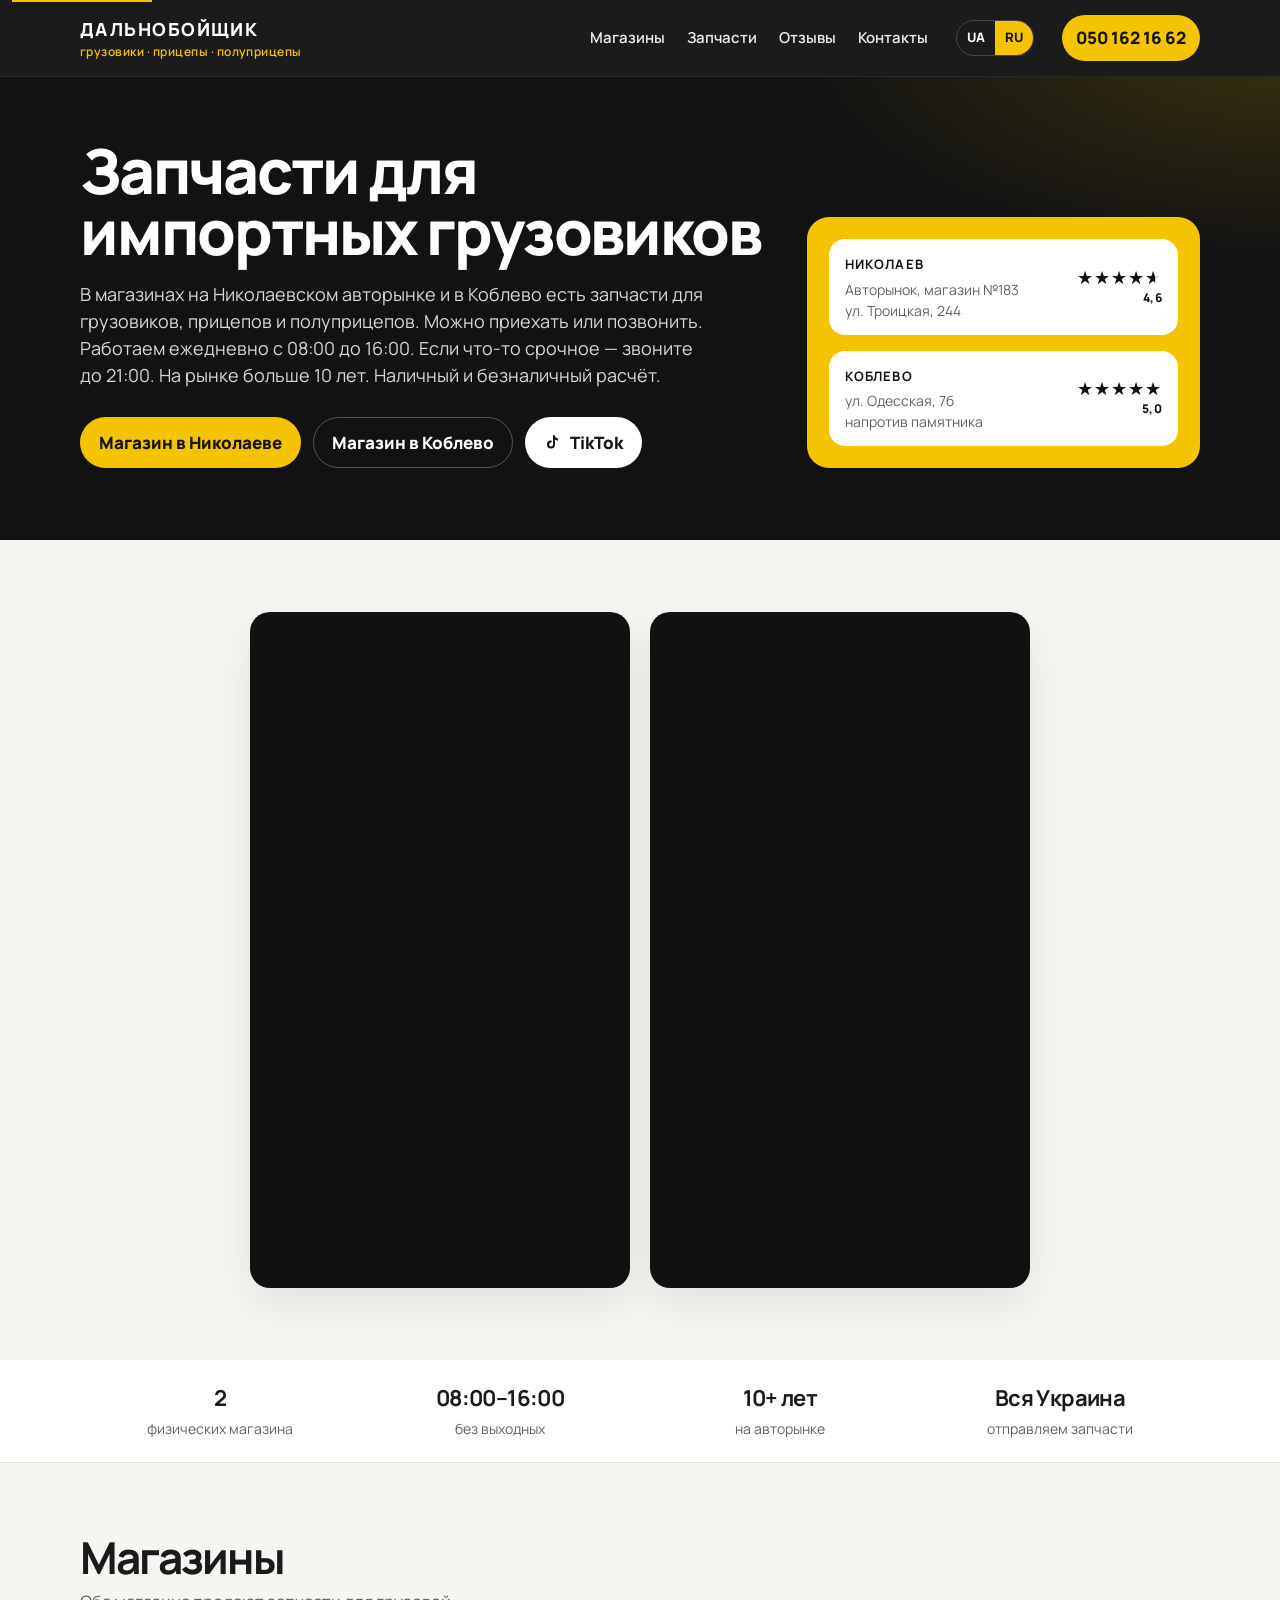
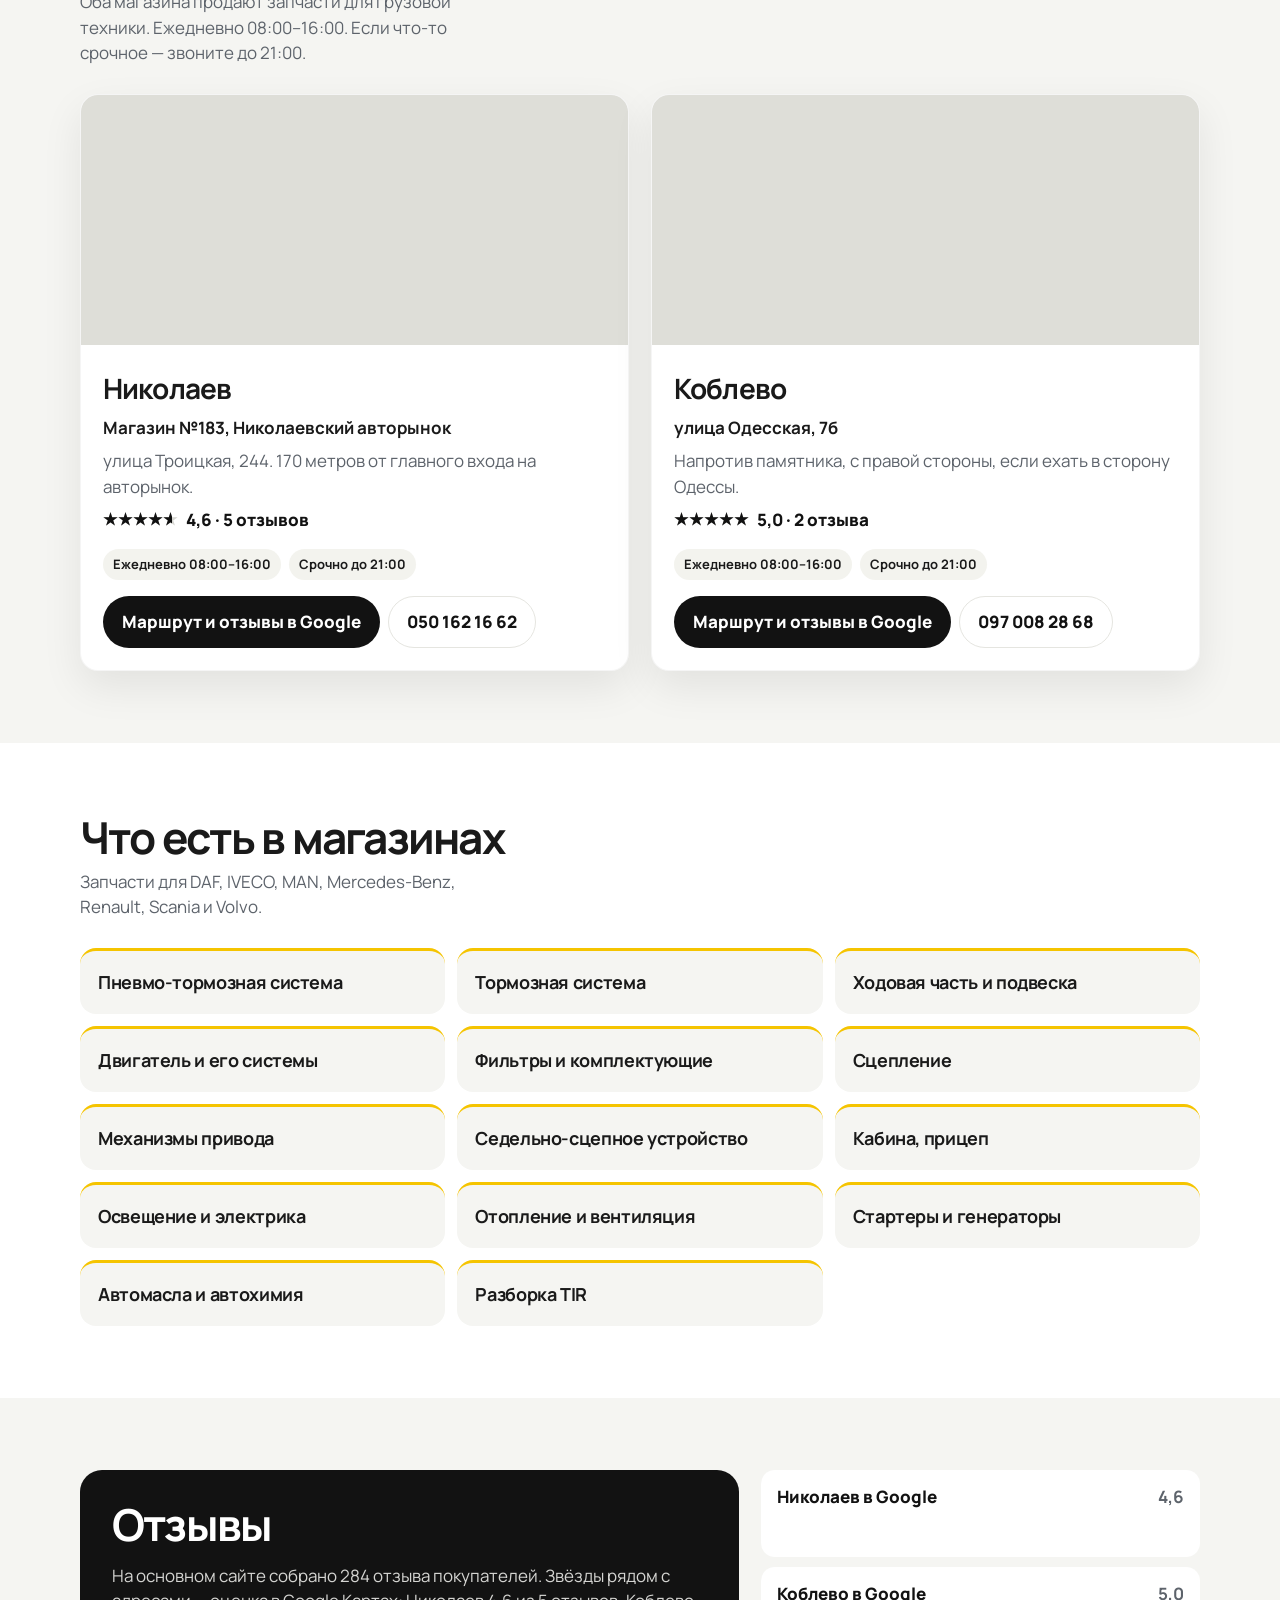
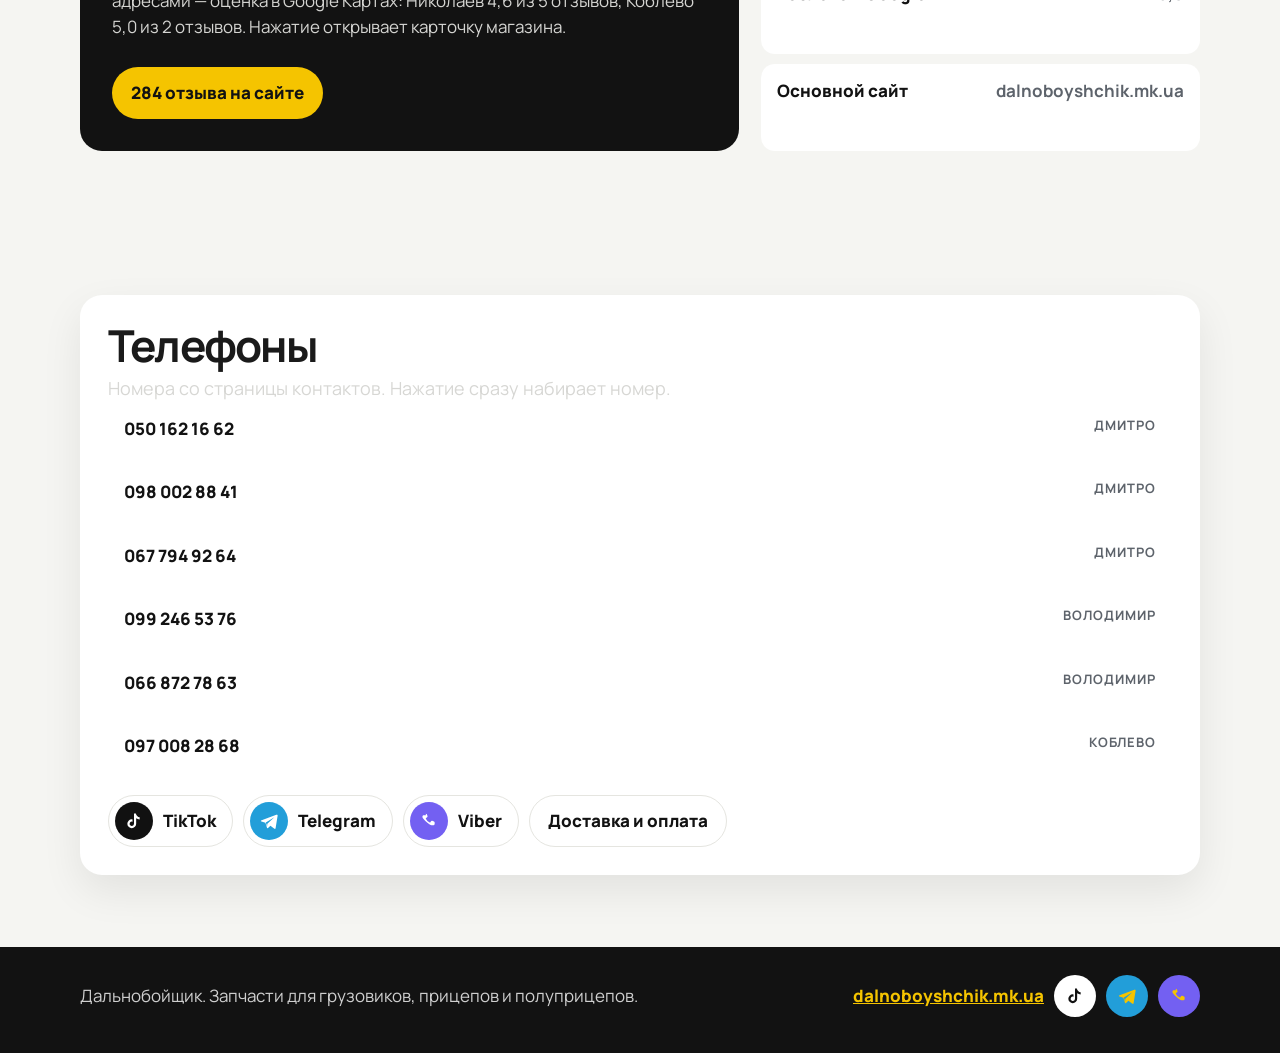
==== ru.html @ 5dbcfa94 "Publish a landing page for the two Dalnoboyshchik truck-parts stores." ====
<!DOCTYPE html>
<html lang="ru">
<head>
  <meta charset="utf-8">
  <meta name="viewport" content="width=device-width, initial-scale=1">
  <title>Дальнобойщик Николаев — запчасти для грузовиков, прицепов и полуприцепов</title>
  <meta name="description" content="Магазин Дальнобойщик: запчасти для импортных грузовиков, прицепов и полуприцепов. Николаев, авторынок, магазин №183, ул. Троицкая 244. Коблево, ул. Одесская 7б. Ежедневно 08:00–16:00, срочно до 21:00.">
  <meta name="robots" content="index, follow, max-image-preview:large">
  <meta name="googlebot" content="index, follow">
  <link rel="canonical" href="./ru.html">
  <link rel="alternate" hreflang="uk" href="./">
  <link rel="alternate" hreflang="ru" href="./ru.html">
  <link rel="alternate" hreflang="x-default" href="./">
  <meta property="og:title" content="Дальнобойщик — запчасти для грузовиков">
  <meta property="og:description" content="Магазины на Николаевском авторынке и в Коблево. Грузовики, прицепы, полуприцепы.">
  <meta property="og:type" content="website">
  <meta property="og:locale" content="ru_UA">
  <meta name="theme-color" content="#121212">
  <link rel="icon" href="data:image/svg+xml,%3Csvg xmlns='http://www.w3.org/2000/svg' viewBox='0 0 32 32'%3E%3Crect width='32' height='32' rx='6' fill='%23f5c400'/%3E%3C/svg%3E">
  <link rel="preconnect" href="https://fonts.googleapis.com">
  <link rel="preconnect" href="https://fonts.gstatic.com" crossorigin>
  <link href="https://fonts.googleapis.com/css2?family=Manrope:wght@500;700;800&display=swap" rel="stylesheet">
  <link rel="stylesheet" href="css/styles.css">
  <script type="application/ld+json">
  {
    "@context": "https://schema.org",
    "@graph": [
      {
        "@type": "AutoPartsStore",
        "name": "Дальнобойщик, магазин №183",
        "url": "https://dalnoboyshchik.mk.ua/",
        "telephone": ["+380501621662", "+380980028841", "+380677949264", "+380992465376", "+380668727863"],
        "address": {
          "@type": "PostalAddress",
          "streetAddress": "улица Троицкая, 244, магазин №183",
          "addressLocality": "Николаев",
          "addressCountry": "UA"
        },
        "openingHours": "Mo-Su 08:00-16:00",
        "geo": { "@type": "GeoCoordinates", "latitude": 46.9718499, "longitude": 32.0928093 },
        "hasMap": "https://www.google.com/maps/place/?q=place_id:ChIJUSF_uvjLxUAR7lhXJdgU2II",
        "sameAs": ["https://www.tiktok.com/@dalnoboyshchik.mk.ua", "https://t.me/dalnoboyshchik_koblevo", "https://dalnoboyshchik.mk.ua/"],
        "aggregateRating": { "@type": "AggregateRating", "ratingValue": "4.6", "reviewCount": "5", "bestRating": "5" }
      },
      {
        "@type": "AutoPartsStore",
        "name": "Дальнобойщик, Коблево",
        "url": "https://dalnoboyshchik.mk.ua/",
        "telephone": ["+380970082868", "+380501621662"],
        "address": {
          "@type": "PostalAddress",
          "streetAddress": "улица Одесская, 7б",
          "addressLocality": "Коблево",
          "addressCountry": "UA"
        },
        "openingHours": "Mo-Su 08:00-16:00",
        "geo": { "@type": "GeoCoordinates", "latitude": 46.6677517, "longitude": 31.2050162 },
        "hasMap": "https://www.google.com/maps/place/?q=place_id:ChIJ6W89j8y3xUARgQgR9lSu39w",
        "sameAs": ["https://www.tiktok.com/@dalnoboyshchik.mk.ua", "https://t.me/dalnoboyshchik_koblevo", "https://dalnoboyshchik.mk.ua/"],
        "aggregateRating": { "@type": "AggregateRating", "ratingValue": "5.0", "reviewCount": "2", "bestRating": "5" }
      }
    ]
  }
  </script>
</head>
<body>
  <a class="skip" href="#main">К содержанию</a>
  <header class="site-header">
    <div class="wrap header-inner">
      <a class="brand" href="#top">
        <strong>ДАЛЬНОБОЙЩИК</strong>
        <span>грузовики · прицепы · полуприцепы</span>
      </a>
      <nav class="nav" aria-label="Разделы">
        <a href="#stores">Магазины</a>
        <a href="#parts">Запчасти</a>
        <a href="#reviews">Отзывы</a>
        <a href="#contacts">Контакты</a>
      </nav>
      <div class="langs" aria-label="Язык">
        <a href="index.html" hreflang="uk" lang="uk">UA</a>
        <a class="active" href="ru.html" hreflang="ru" lang="ru">RU</a>
      </div>
      <a class="header-call" href="tel:+380501621662">050 162 16 62</a>
    </div>
  </header>

  <main id="main">
    <section class="hero" id="top">
      <div class="wrap hero-grid">
        <div>
          <h1>Запчасти для импортных грузовиков</h1>
          <p class="lede">В магазинах на Николаевском авторынке и в Коблево есть запчасти для грузовиков, прицепов и полуприцепов. Можно приехать или позвонить. Работаем ежедневно с 08:00 до 16:00. Если что-то срочное — звоните до 21:00. На рынке больше 10 лет. Наличный и безналичный расчёт.</p>
          <div class="hero-actions">
            <a class="btn btn-yellow" href="#mykolaiv">Магазин в Николаеве</a>
            <a class="btn btn-ghost" href="#koblevo">Магазин в Коблево</a>
            <a class="btn btn-tiktok" href="https://www.tiktok.com/@dalnoboyshchik.mk.ua"><svg class="ico" aria-hidden="true"><use href="icons.svg#tt"/></svg>TikTok</a>
          </div>
        </div>
        <aside class="address-panel" aria-label="Адреса магазинов">
          <article>
            <strong>НИКОЛАЕВ</strong>
            <p>Авторынок, магазин №183<br>ул. Троицкая, 244</p>
            <a class="rating" href="https://www.google.com/maps/place/?q=place_id:ChIJUSF_uvjLxUAR7lhXJdgU2II" aria-label="Google: 4,6 из 5, 5 отзывов">
              <span class="stars" aria-hidden="true"><span class="stars-base">★★★★★</span><span class="stars-fill" style="--fill: 92%">★★★★★</span></span>
              <span class="rating-num">4,6</span>
            </a>
          </article>
          <article>
            <strong>КОБЛЕВО</strong>
            <p>ул. Одесская, 7б<br>напротив памятника</p>
            <a class="rating" href="https://www.google.com/maps/place/?q=place_id:ChIJ6W89j8y3xUARgQgR9lSu39w" aria-label="Google: 5,0 из 5, 2 отзыва">
              <span class="stars" aria-hidden="true"><span class="stars-base">★★★★★</span><span class="stars-fill" style="--fill: 100%">★★★★★</span></span>
              <span class="rating-num">5,0</span>
            </a>
          </article>
        </aside>
      </div>
    </section>

    <section class="clip" id="video" aria-label="Видео из TikTok">
      <div class="wrap clip-grid">
        <iframe class="tiktok-frame" title="Видео TikTok Дальнобойщик" src="https://www.tiktok.com/embed/v2/7504736906261925128" allow="fullscreen; encrypted-media; picture-in-picture" allowfullscreen></iframe>
        <iframe class="tiktok-frame" title="Видео TikTok: магазин №183 на Николаевском авторынке" src="https://www.tiktok.com/embed/v2/7354650335253744901" allow="fullscreen; encrypted-media; picture-in-picture" allowfullscreen></iframe>
      </div>
    </section>

    <div class="facts-band">
      <div class="wrap facts">
        <div><strong>2</strong><span>физических магазина</span></div>
        <div><strong>08:00–16:00</strong><span>без выходных</span></div>
        <div><strong>10+ лет</strong><span>на авторынке</span></div>
        <div><strong>Вся Украина</strong><span>отправляем запчасти</span></div>
      </div>
    </div>

    <section id="stores">
      <div class="wrap">
        <div class="section-head">
          <h2>Магазины</h2>
          <p>Оба магазина продают запчасти для грузовой техники. Ежедневно 08:00–16:00. Если что-то срочное — звоните до 21:00.</p>
        </div>
        <div class="stores">
          <article class="store" id="mykolaiv">
            <div class="map">
              <iframe title="Карта: Дальнобойщик, улица Троицкая 244, Николаев" loading="lazy" referrerpolicy="no-referrer-when-downgrade" src="https://maps.google.com/maps?q=%D0%94%D0%B0%D0%BB%D1%8C%D0%BD%D0%BE%D0%B1%D0%BE%D0%B9%D1%89%D0%B8%D0%BA%2C%20%D1%83%D0%BB%D0%B8%D1%86%D0%B0%20%D0%A2%D1%80%D0%BE%D0%B8%D1%86%D0%BA%D0%B0%D1%8F%20244%2C%20%D0%9D%D0%B8%D0%BA%D0%BE%D0%BB%D0%B0%D0%B5%D0%B2&amp;hl=ru&amp;z=16&amp;output=embed"></iframe>
            </div>
            <div class="store-body">
              <h3>Николаев</h3>
              <p class="place">Магазин №183, Николаевский авторынок</p>
              <p class="hint">улица Троицкая, 244. 170 метров от главного входа на авторынок.</p>
              <a class="store-rating" href="https://www.google.com/maps/place/?q=place_id:ChIJUSF_uvjLxUAR7lhXJdgU2II">
                <span class="stars" aria-hidden="true"><span class="stars-base">★★★★★</span><span class="stars-fill" style="--fill: 92%">★★★★★</span></span>
                <span>4,6 · 5 отзывов</span>
              </a>
              <div class="meta">
                <span>Ежедневно 08:00–16:00</span>
                <span>Срочно до 21:00</span>
              </div>
              <div class="store-actions">
                <a class="btn btn-dark" href="https://www.google.com/maps/place/?q=place_id:ChIJUSF_uvjLxUAR7lhXJdgU2II">Маршрут и отзывы в Google</a>
                <a class="btn btn-line" href="tel:+380501621662">050 162 16 62</a>
              </div>
            </div>
          </article>

          <article class="store" id="koblevo">
            <div class="map">
              <iframe title="Карта: Дальнобойщик, улица Одесская 7б, Коблево" loading="lazy" referrerpolicy="no-referrer-when-downgrade" src="https://maps.google.com/maps?q=%D0%94%D0%B0%D0%BB%D1%8C%D0%BD%D0%BE%D0%B1%D0%BE%D0%B9%D1%89%D0%B8%D0%BA%2C%20%D1%83%D0%BB%D0%B8%D1%86%D0%B0%20%D0%9E%D0%B4%D0%B5%D1%81%D1%81%D0%BA%D0%B0%D1%8F%207%D0%B1%2C%20%D0%9A%D0%BE%D0%B1%D0%BB%D0%B5%D0%B2%D0%BE&amp;hl=ru&amp;z=16&amp;output=embed"></iframe>
            </div>
            <div class="store-body">
              <h3>Коблево</h3>
              <p class="place">улица Одесская, 7б</p>
              <p class="hint">Напротив памятника, с правой стороны, если ехать в сторону Одессы.</p>
              <a class="store-rating" href="https://www.google.com/maps/place/?q=place_id:ChIJ6W89j8y3xUARgQgR9lSu39w">
                <span class="stars" aria-hidden="true"><span class="stars-base">★★★★★</span><span class="stars-fill" style="--fill: 100%">★★★★★</span></span>
                <span>5,0 · 2 отзыва</span>
              </a>
              <div class="meta">
                <span>Ежедневно 08:00–16:00</span>
                <span>Срочно до 21:00</span>
              </div>
              <div class="store-actions">
                <a class="btn btn-dark" href="https://www.google.com/maps/place/?q=place_id:ChIJ6W89j8y3xUARgQgR9lSu39w">Маршрут и отзывы в Google</a>
                <a class="btn btn-line" href="tel:+380970082868">097 008 28 68</a>
              </div>
            </div>
          </article>
        </div>
      </div>
    </section>

    <section class="parts" id="parts">
      <div class="wrap">
        <div class="section-head">
          <h2>Что есть в магазинах</h2>
          <p>Запчасти для DAF, IVECO, MAN, Mercedes-Benz, Renault, Scania и Volvo.</p>
        </div>
        <div class="grid">
          <article class="part"><strong>Пневмо-тормозная система</strong></article>
          <article class="part"><strong>Тормозная система</strong></article>
          <article class="part"><strong>Ходовая часть и подвеска</strong></article>
          <article class="part"><strong>Двигатель и его системы</strong></article>
          <article class="part"><strong>Фильтры и комплектующие</strong></article>
          <article class="part"><strong>Сцепление</strong></article>
          <article class="part"><strong>Механизмы привода</strong></article>
          <article class="part"><strong>Седельно-сцепное устройство</strong></article>
          <article class="part"><strong>Кабина, прицеп</strong></article>
          <article class="part"><strong>Освещение и электрика</strong></article>
          <article class="part"><strong>Отопление и вентиляция</strong></article>
          <article class="part"><strong>Стартеры и генераторы</strong></article>
          <article class="part"><strong>Автомасла и автохимия</strong></article>
          <article class="part"><strong>Разборка TIR</strong></article>
        </div>
      </div>
    </section>

    <section id="reviews">
      <div class="wrap reviews">
        <div class="panel">
          <h2>Отзывы</h2>
          <p>На основном сайте собрано 284 отзыва покупателей. Звёзды рядом с адресами — оценка в Google Картах: Николаев 4,6 из 5 отзывов, Коблево 5,0 из 2 отзывов. Нажатие открывает карточку магазина.</p>
          <div class="hero-actions">
            <a class="btn btn-yellow" href="https://dalnoboyshchik.mk.ua/testimonials">284 отзыва на сайте</a>
          </div>
        </div>
        <div class="review-links">
          <a href="https://www.google.com/maps/place/?q=place_id:ChIJUSF_uvjLxUAR7lhXJdgU2II">Николаев в Google <span>4,6</span></a>
          <a href="https://www.google.com/maps/place/?q=place_id:ChIJ6W89j8y3xUARgQgR9lSu39w">Коблево в Google <span>5,0</span></a>
          <a href="https://dalnoboyshchik.mk.ua/">Основной сайт <span>dalnoboyshchik.mk.ua</span></a>
        </div>
      </div>
    </section>

    <section id="contacts">
      <div class="wrap">
        <div class="contact-card">
          <h2>Телефоны</h2>
          <p class="lede" style="margin-top:0">Номера со страницы контактов. Нажатие сразу набирает номер.</p>
          <div class="phone-list">
            <a href="tel:+380501621662">050 162 16 62 <span class="who">ДМИТРО</span></a>
            <a href="tel:+380980028841">098 002 88 41 <span class="who">ДМИТРО</span></a>
            <a href="tel:+380677949264">067 794 92 64 <span class="who">ДМИТРО</span></a>
            <a href="tel:+380992465376">099 246 53 76 <span class="who">ВОЛОДИМИР</span></a>
            <a href="tel:+380668727863">066 872 78 63 <span class="who">ВОЛОДИМИР</span></a>
            <a href="tel:+380970082868">097 008 28 68 <span class="who">КОБЛЕВО</span></a>
          </div>
          <div class="socials">
            <a class="social" href="https://www.tiktok.com/@dalnoboyshchik.mk.ua"><span class="mark tt"><svg class="ico" aria-hidden="true"><use href="icons.svg#tt"/></svg></span>TikTok</a>
            <a class="social" href="https://t.me/dalnoboyshchik_koblevo"><span class="mark tg"><svg class="ico" aria-hidden="true"><use href="icons.svg#tg"/></svg></span>Telegram</a>
            <a class="social" href="viber://chat?number=%2B380501621662"><span class="mark vb"><svg class="ico" aria-hidden="true"><use href="icons.svg#vb"/></svg></span>Viber</a>
            <a class="btn btn-line" href="https://dalnoboyshchik.mk.ua/delivery_info">Доставка и оплата</a>
          </div>
        </div>
      </div>
    </section>
  </main>

  <footer class="site-footer">
    <div class="wrap footer-inner">
      <p>Дальнобойщик. Запчасти для грузовиков, прицепов и полуприцепов.</p>
      <p class="footer-links"><a href="https://dalnoboyshchik.mk.ua/">dalnoboyshchik.mk.ua</a>
        <a class="mark tt" href="https://www.tiktok.com/@dalnoboyshchik.mk.ua" aria-label="TikTok"><svg class="ico" aria-hidden="true"><use href="icons.svg#tt"/></svg></a>
        <a class="mark tg" href="https://t.me/dalnoboyshchik_koblevo" aria-label="Telegram"><svg class="ico" aria-hidden="true"><use href="icons.svg#tg"/></svg></a>
        <a class="mark vb" href="viber://chat?number=%2B380501621662" aria-label="Viber"><svg class="ico" aria-hidden="true"><use href="icons.svg#vb"/></svg></a>
      </p>
    </div>
  </footer>
</body>
</html>
---- css/styles.css ----
:root {
  --ink: #121212;
  --ink-soft: #1c1c1c;
  --yellow: #f5c400;
  --yellow-deep: #e0b000;
  --paper: #f5f5f2;
  --card: #ffffff;
  --text: #1a1a1a;
  --muted: #5d636b;
  --line: #e5e5e0;
  --shadow: 0 16px 40px rgba(18, 18, 18, 0.08);
  --radius: 18px;
  --header: 76px;
  --max: 1120px;
  font-family: "Manrope", "Segoe UI", sans-serif;
}

* { box-sizing: border-box; }
html { scroll-behavior: smooth; }
body {
  margin: 0;
  background: var(--paper);
  color: var(--text);
  font-size: 17px;
  line-height: 1.5;
}
img { max-width: 100%; }
a { color: inherit; }
button, a { -webkit-tap-highlight-color: transparent; }

.skip {
  position: absolute;
  left: 12px;
  top: -40px;
  background: var(--yellow);
  color: var(--ink);
  padding: 8px 12px;
  z-index: 20;
}
.skip:focus { top: 12px; }

.wrap {
  width: min(var(--max), calc(100% - 32px));
  margin: 0 auto;
}

.site-header {
  position: sticky;
  top: 0;
  z-index: 10;
  background: rgba(18, 18, 18, 0.96);
  color: #fff;
  backdrop-filter: blur(10px);
  border-bottom: 1px solid rgba(255, 255, 255, 0.06);
}
.header-inner {
  min-height: var(--header);
  display: flex;
  align-items: center;
  gap: 28px;
}
.brand {
  display: flex;
  flex-direction: column;
  text-decoration: none;
  margin-right: auto;
}
.brand strong {
  font-size: 18px;
  letter-spacing: 0.08em;
  font-weight: 800;
}
.brand span {
  color: var(--yellow);
  font-size: 12px;
  letter-spacing: 0.04em;
  font-weight: 600;
}
.nav {
  display: flex;
  gap: 22px;
}
.nav a {
  color: #ececec;
  text-decoration: none;
  font-size: 15px;
  font-weight: 600;
}
.nav a:hover { color: var(--yellow); }
.langs {
  display: flex;
  flex: 0 0 auto;
  border: 1px solid rgba(255, 255, 255, 0.18);
  border-radius: 999px;
  overflow: hidden;
}
.langs a {
  text-decoration: none;
  color: #fff;
  font-size: 13px;
  font-weight: 800;
  padding: 7px 10px;
}
.langs a.active { background: var(--yellow); color: var(--ink); }
.header-call {
  flex: 0 0 auto;
  text-decoration: none;
  background: var(--yellow);
  color: var(--ink);
  font-weight: 800;
  border-radius: 999px;
  padding: 10px 14px;
  white-space: nowrap;
}
.header-call:hover { background: #ffd84a; }

.hero {
  background:
    radial-gradient(900px 420px at 100% -10%, rgba(245, 196, 0, 0.18), transparent 55%),
    var(--ink);
  color: #fff;
  padding: 64px 0 72px;
}
.hero-grid {
  display: grid;
  grid-template-columns: 1.4fr 0.8fr;
  gap: 40px;
  align-items: end;
}
.kicker {
  margin: 0 0 14px;
  color: var(--yellow);
  font-weight: 800;
  letter-spacing: 0.12em;
  text-transform: uppercase;
  font-size: 13px;
}
h1 {
  margin: 0;
  font-size: clamp(36px, 5vw, 62px);
  line-height: 0.98;
  letter-spacing: -0.035em;
  font-weight: 800;
}
.lede {
  max-width: 58ch;
  color: #d7d7d4;
  font-size: 18px;
  margin: 18px 0 0;
}
.hero-actions {
  display: flex;
  flex-wrap: wrap;
  gap: 12px;
  margin-top: 28px;
}
.btn {
  display: inline-flex;
  align-items: center;
  justify-content: center;
  gap: 8px;
  text-decoration: none;
  border-radius: 999px;
  padding: 12px 18px;
  font-weight: 800;
  border: 1px solid transparent;
}
.ico { width: 18px; height: 18px; display: block; fill: currentColor; }
.socials { display: flex; flex-wrap: wrap; gap: 10px; margin-top: 22px; }
.social {
  display: inline-flex;
  align-items: center;
  gap: 10px;
  padding: 6px 16px 6px 6px;
  border-radius: 999px;
  background: #fff;
  color: #111;
  text-decoration: none;
  font-weight: 800;
  border: 1px solid var(--line);
}
.social:hover { border-color: #111; }
.mark {
  width: 38px;
  height: 38px;
  border-radius: 50%;
  display: grid;
  place-items: center;
  color: #fff;
  flex: none;
}
.mark .ico { width: 20px; height: 20px; }
.tt { background: #111; }
.tg { background: #229ED9; }
.vb { background: #7360F2; }
a.mark {
  text-decoration: none;
  width: 42px;
  height: 42px;
}
a.mark:hover { outline: 3px solid var(--yellow); outline-offset: 2px; }
.site-footer .tt { background: #fff; color: #111; }
.clip-grid {
  display: grid;
  grid-template-columns: repeat(2, minmax(0, 380px));
  justify-content: center;
  gap: 20px;
}
.tiktok-frame {
  width: 100%;
  aspect-ratio: 9 / 16;
  height: auto;
  border: 0;
  border-radius: 20px;
  background: #111;
  box-shadow: var(--shadow);
}
.btn-yellow { background: var(--yellow); color: var(--ink); }
.btn-yellow:hover { background: #ffd84a; }
.btn-ghost {
  background: transparent;
  color: #fff;
  border-color: rgba(255, 255, 255, 0.28);
}
.btn-ghost:hover { border-color: var(--yellow); color: var(--yellow); }
.btn-tiktok { background: #fff; color: var(--ink); }
.btn-tiktok:hover { background: var(--yellow); }
.btn-dark { background: var(--ink); color: #fff; }
.btn-dark:hover { background: #000; }
.btn-line {
  background: #fff;
  color: var(--ink);
  border-color: var(--line);
}
.btn-line:hover { border-color: var(--ink); }

.address-panel {
  background: var(--yellow);
  color: var(--ink);
  border-radius: 22px;
  padding: 22px;
  display: grid;
  gap: 16px;
}
.address-panel a { text-decoration: none; }
.address-panel article {
  display: grid;
  grid-template-columns: 1fr auto;
  align-items: center;
  column-gap: 12px;
  background: #fff;
  border-radius: 16px;
  padding: 16px 16px 14px;
}
.rating {
  grid-column: 2;
  grid-row: 1 / span 2;
  display: grid;
  justify-items: end;
  gap: 2px;
  color: var(--ink);
  text-decoration: none;
}
.stars {
  position: relative;
  display: inline-block;
  font-family: "Segoe UI Symbol", "Segoe UI", sans-serif;
  font-size: 18px;
  letter-spacing: 1px;
  line-height: 1;
}
.stars-base { color: #d5d5d0; }
.stars-fill {
  position: absolute;
  left: 0;
  top: 0;
  width: var(--fill);
  overflow: hidden;
  color: #111;
  white-space: nowrap;
}
.rating-num {
  font-size: 12px;
  font-weight: 800;
  letter-spacing: 0.02em;
}
.store-rating {
  display: inline-flex;
  align-items: center;
  gap: 8px;
  margin: 8px 0 0;
  color: var(--ink);
  text-decoration: none;
  font-weight: 800;
}
.store-rating .stars { font-size: 16px; }
.address-panel p {
  margin: 4px 0 0;
  color: var(--muted);
  font-size: 14px;
}
.address-panel strong,
.address-panel p {
  grid-column: 1;
}
.address-panel strong {
  display: block;
  font-size: 13px;
  letter-spacing: 0.08em;
}

.facts-band {
  background: #fff;
  border-bottom: 1px solid var(--line);
}
.facts {
  display: grid;
  grid-template-columns: repeat(4, 1fr);
}
.facts div {
  padding: 22px 8px;
  text-align: center;
}
.facts strong {
  display: block;
  font-size: 22px;
  letter-spacing: -0.03em;
}
.facts span { color: var(--muted); font-size: 14px; }

section { padding: 72px 0; }
.section-head {
  display: grid;
  gap: 10px;
  margin-bottom: 28px;
  max-width: 680px;
}
h2 {
  margin: 0;
  font-size: clamp(30px, 4vw, 44px);
  letter-spacing: -0.04em;
  line-height: 1;
}
.section-head p { margin: 0; max-width: 42ch; color: var(--muted); }

.stores {
  display: grid;
  grid-template-columns: 1fr 1fr;
  gap: 22px;
}
.store {
  background: var(--card);
  border-radius: var(--radius);
  box-shadow: var(--shadow);
  overflow: hidden;
  border: 1px solid rgba(18, 18, 18, 0.04);
  scroll-margin-top: calc(var(--header) + 16px);
}
.map {
  height: 250px;
  background: #deded8;
}
.map iframe { width: 100%; height: 100%; border: 0; }
.store-body { padding: 22px; }
.store-body h3 {
  margin: 0 0 6px;
  font-size: 28px;
  letter-spacing: -0.03em;
}
.store-body .place { margin: 0; font-weight: 700; }
.store-body .hint { color: var(--muted); margin: 8px 0 0; }
.meta {
  display: flex;
  flex-wrap: wrap;
  gap: 8px;
  margin: 16px 0;
}
.meta span {
  background: #f3f3ee;
  border-radius: 999px;
  padding: 6px 10px;
  font-size: 13px;
  font-weight: 700;
}
.store-actions { display: flex; flex-wrap: wrap; gap: 8px; }

.parts { background: #fff; }
.grid {
  display: grid;
  grid-template-columns: repeat(3, 1fr);
  gap: 12px;
}
.part {
  background: var(--paper);
  border-radius: 16px;
  padding: 18px;
  border-top: 3px solid var(--yellow);
}
.part strong { font-size: 18px; letter-spacing: -0.02em; }

.reviews {
  display: grid;
  grid-template-columns: 1.2fr 0.8fr;
  gap: 22px;
}
.panel {
  background: var(--ink);
  color: #fff;
  border-radius: 22px;
  padding: 32px;
}
.panel p { color: #d5d5d2; }
.panel h2 { margin-bottom: 12px; }
.review-links, .phone-list { display: grid; gap: 10px; }
.review-links a, .phone-list a {
  text-decoration: none;
  background: #fff;
  color: var(--ink);
  border-radius: 14px;
  padding: 14px 16px;
  display: flex;
  justify-content: space-between;
  gap: 12px;
  font-weight: 800;
}
.review-links a span, .phone-list a span {
  color: var(--muted);
  font-weight: 700;
}
.contact-card {
  background: #fff;
  border-radius: 22px;
  padding: 28px;
  box-shadow: var(--shadow);
}
.contact-card h2 { margin-bottom: 8px; }
.who { font-size: 13px; letter-spacing: 0.08em; color: var(--muted); }

.site-footer {
  background: var(--ink);
  color: #cfcfcf;
  padding: 28px 0 36px;
}
.footer-inner {
  display: flex;
  justify-content: space-between;
  gap: 18px;
  align-items: center;
  flex-wrap: wrap;
}
.site-footer a { color: var(--yellow); font-weight: 800; }
.footer-links { display: flex; align-items: center; gap: 10px; flex-wrap: wrap; }
.site-footer p { margin: 0; }

:focus-visible {
  outline: 3px solid var(--yellow);
  outline-offset: 3px;
}

@media (max-width: 900px) {
  .header-inner { flex-wrap: wrap; gap: 12px; padding: 10px 0; }
  .brand span { display: none; }
  .nav {
    order: 4;
    width: 100%;
    gap: 16px;
    overflow-x: auto;
    padding-bottom: 4px;
  }
  .hero-grid, .stores, .reviews, .facts, .grid, .clip-grid {
    grid-template-columns: 1fr;
  }
  .tiktok-frame { width: min(100%, 420px); justify-self: center; }
  .facts { grid-template-columns: 1fr 1fr; }
  .hero { padding-top: 36px; }
  section { padding: 52px 0; }
}

@media (max-width: 640px) {
  h1 { font-size: 34px; }
  .facts { grid-template-columns: 1fr 1fr; }
  .hero-actions .btn { min-height: 44px; }
  .phone-list a { min-height: 48px; align-items: center; }
  .store-actions { flex-direction: column; }
  .store-actions .btn { width: 100%; }
  .header-call { padding: 10px 12px; }
}
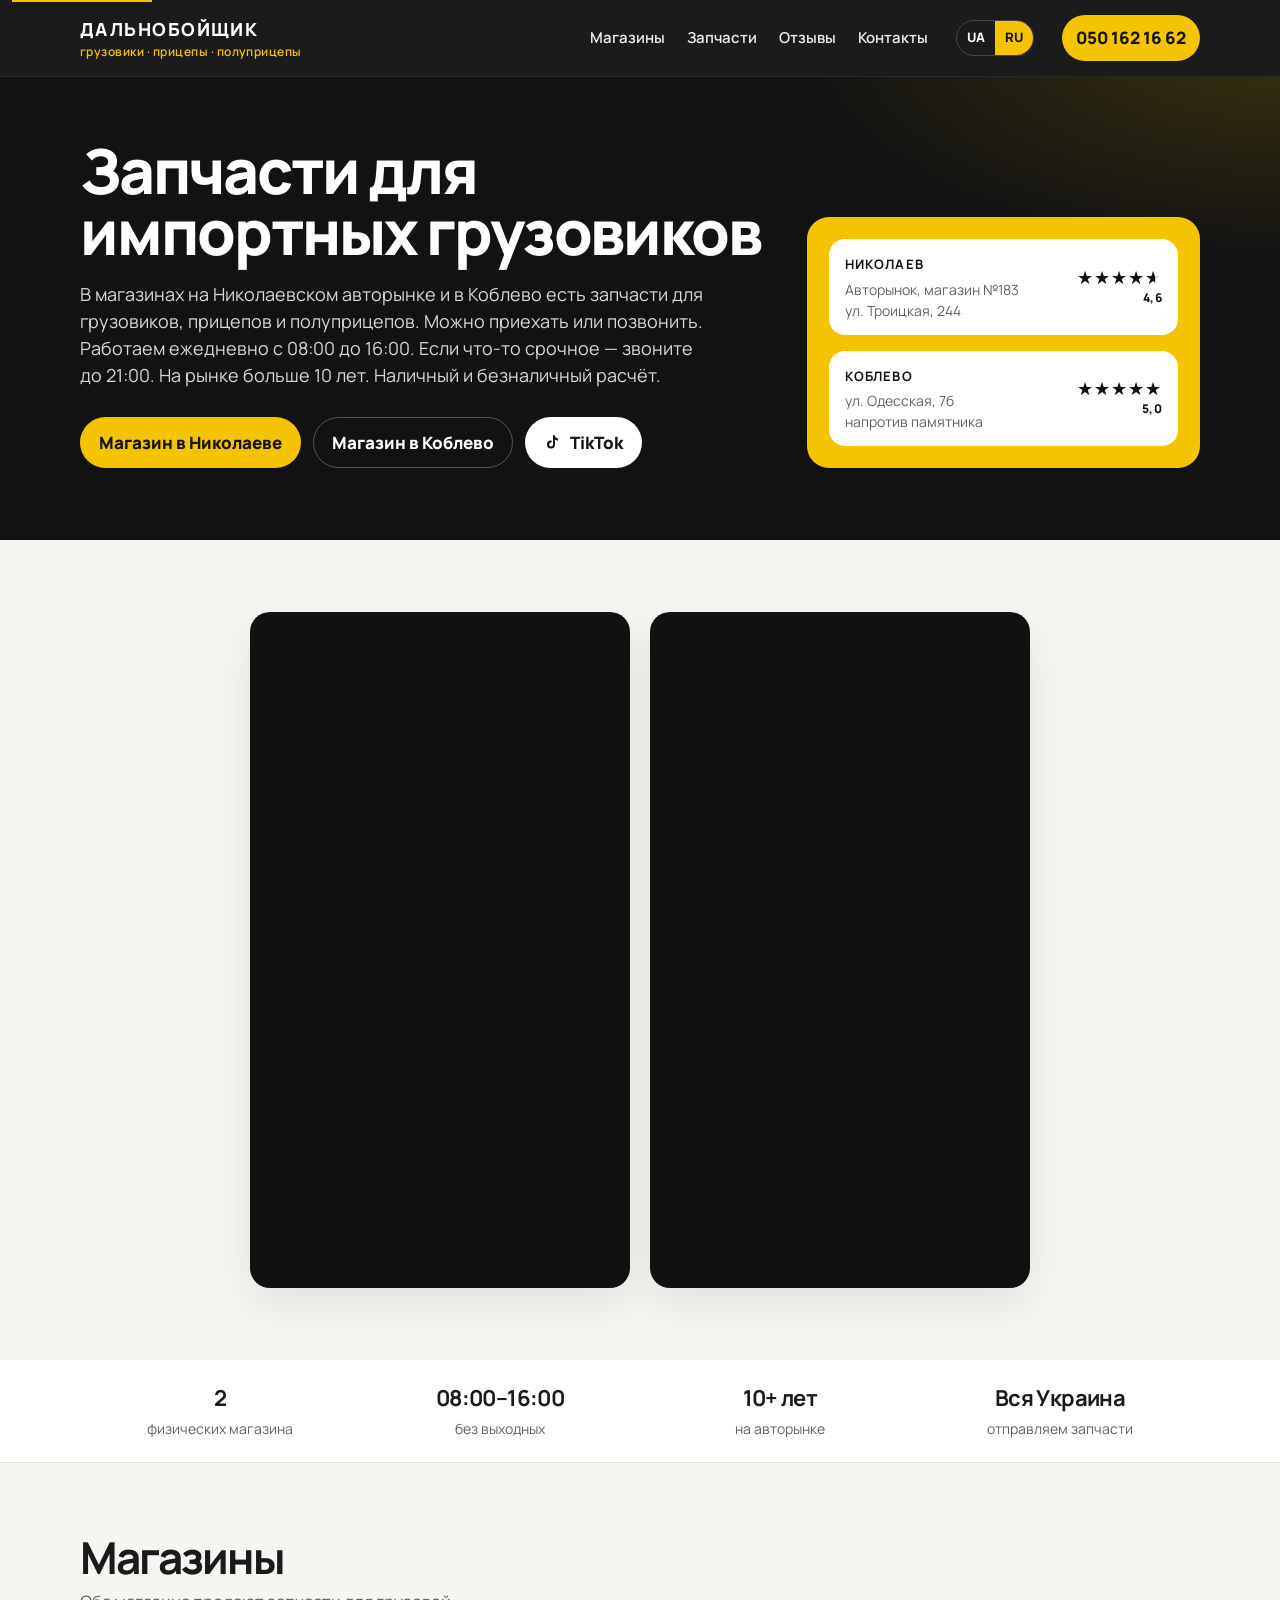
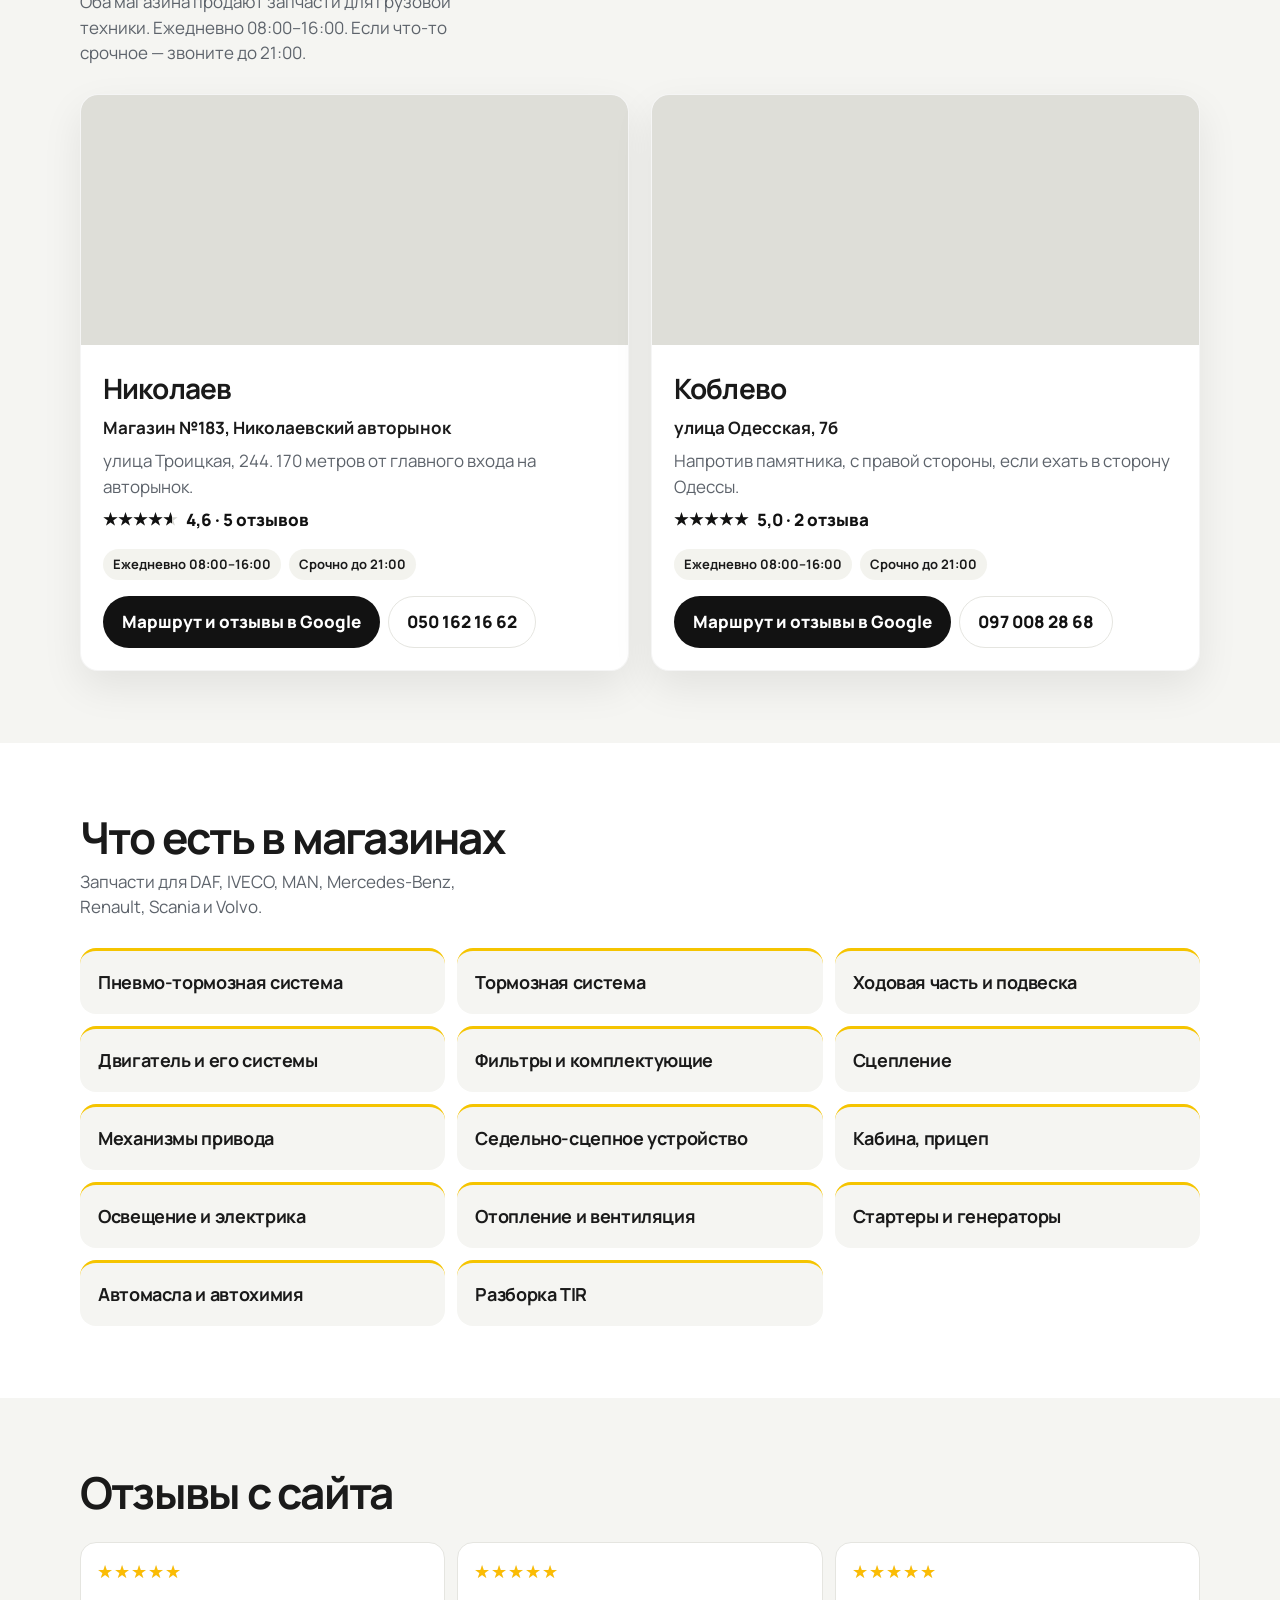
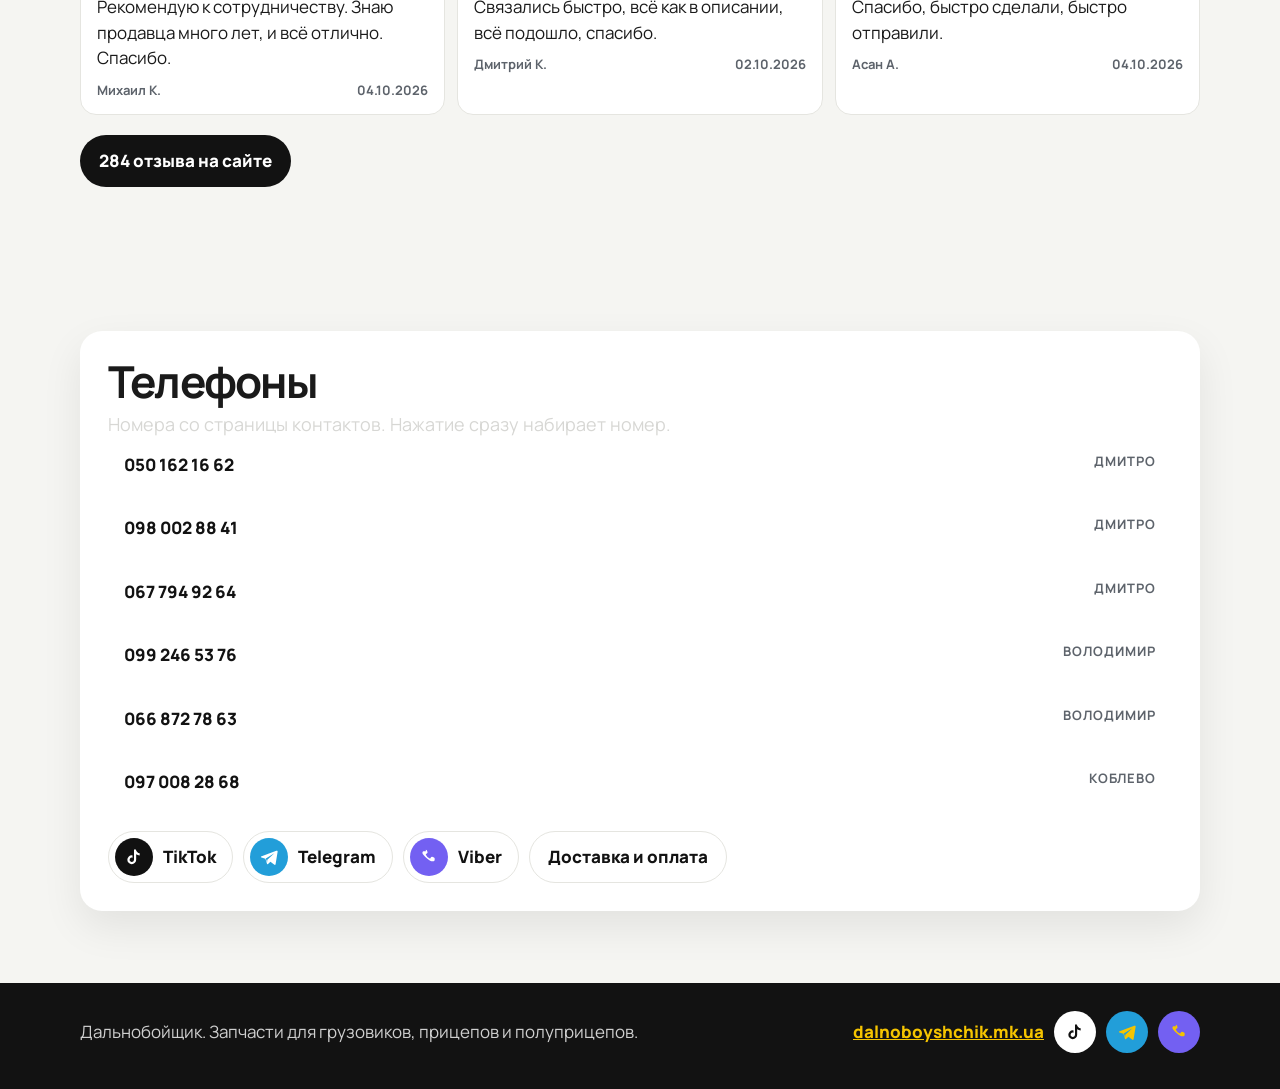
==== commit b8b6746b: "Show recent buyer reviews as cards with stars, names, and dates." ====
--- a/ru.html
+++ b/ru.html
@@ -7,10 +7,11 @@
   <meta name="description" content="Магазин Дальнобойщик: запчасти для импортных грузовиков, прицепов и полуприцепов. Николаев, авторынок, магазин №183, ул. Троицкая 244. Коблево, ул. Одесская 7б. Ежедневно 08:00–16:00, срочно до 21:00.">
   <meta name="robots" content="index, follow, max-image-preview:large">
   <meta name="googlebot" content="index, follow">
-  <link rel="canonical" href="./ru.html">
-  <link rel="alternate" hreflang="uk" href="./">
-  <link rel="alternate" hreflang="ru" href="./ru.html">
-  <link rel="alternate" hreflang="x-default" href="./">
+  <link rel="canonical" href="https://sergey16071997.github.io/dalnoboyshchik/ru.html">
+  <link rel="alternate" hreflang="uk" href="https://sergey16071997.github.io/dalnoboyshchik/">
+  <link rel="alternate" hreflang="ru" href="https://sergey16071997.github.io/dalnoboyshchik/ru.html">
+  <link rel="alternate" hreflang="x-default" href="https://sergey16071997.github.io/dalnoboyshchik/">
+  <meta property="og:url" content="https://sergey16071997.github.io/dalnoboyshchik/ru.html">
   <meta property="og:title" content="Дальнобойщик — запчасти для грузовиков">
   <meta property="og:description" content="Магазины на Николаевском авторынке и в Коблево. Грузовики, прицепы, полуприцепы.">
   <meta property="og:type" content="website">
@@ -120,8 +121,8 @@
 
     <section class="clip" id="video" aria-label="Видео из TikTok">
       <div class="wrap clip-grid">
-        <iframe class="tiktok-frame" title="Видео TikTok Дальнобойщик" src="https://www.tiktok.com/embed/v2/7504736906261925128" allow="fullscreen; encrypted-media; picture-in-picture" allowfullscreen></iframe>
-        <iframe class="tiktok-frame" title="Видео TikTok: магазин №183 на Николаевском авторынке" src="https://www.tiktok.com/embed/v2/7354650335253744901" allow="fullscreen; encrypted-media; picture-in-picture" allowfullscreen></iframe>
+        <iframe class="tiktok-frame" title="Видео TikTok Дальнобойщик" src="https://www.tiktok.com/player/v1/7504736906261925128" allow="fullscreen; encrypted-media; picture-in-picture" allowfullscreen></iframe>
+        <iframe class="tiktok-frame" title="Видео TikTok: магазин №183 на Николаевском авторынке" src="https://www.tiktok.com/player/v1/7354650335253744901" allow="fullscreen; encrypted-media; picture-in-picture" allowfullscreen></iframe>
       </div>
     </section>
 
@@ -216,18 +217,29 @@
     </section>
 
     <section id="reviews">
-      <div class="wrap reviews">
-        <div class="panel">
-          <h2>Отзывы</h2>
-          <p>На основном сайте собрано 284 отзыва покупателей. Звёзды рядом с адресами — оценка в Google Картах: Николаев 4,6 из 5 отзывов, Коблево 5,0 из 2 отзывов. Нажатие открывает карточку магазина.</p>
-          <div class="hero-actions">
-            <a class="btn btn-yellow" href="https://dalnoboyshchik.mk.ua/testimonials">284 отзыва на сайте</a>
-          </div>
-        </div>
-        <div class="review-links">
-          <a href="https://www.google.com/maps/place/?q=place_id:ChIJUSF_uvjLxUAR7lhXJdgU2II">Николаев в Google <span>4,6</span></a>
-          <a href="https://www.google.com/maps/place/?q=place_id:ChIJ6W89j8y3xUARgQgR9lSu39w">Коблево в Google <span>5,0</span></a>
-          <a href="https://dalnoboyshchik.mk.ua/">Основной сайт <span>dalnoboyshchik.mk.ua</span></a>
+      <div class="wrap">
+        <div class="section-head">
+          <h2>Отзывы с сайта</h2>
+        </div>
+        <div class="quote-grid">
+          <article class="quote">
+            <span class="stars" aria-hidden="true"><span class="stars-base">★★★★★</span><span class="stars-fill" style="--fill: 100%">★★★★★</span></span>
+            <p>Рекомендую к сотрудничеству. Знаю продавца много лет, и всё отлично. Спасибо.</p>
+            <footer><span>Михаил К.</span><span>04.10.2026</span></footer>
+          </article>
+          <article class="quote">
+            <span class="stars" aria-hidden="true"><span class="stars-base">★★★★★</span><span class="stars-fill" style="--fill: 100%">★★★★★</span></span>
+            <p>Связались быстро, всё как в описании, всё подошло, спасибо.</p>
+            <footer><span>Дмитрий К.</span><span>02.10.2026</span></footer>
+          </article>
+          <article class="quote">
+            <span class="stars" aria-hidden="true"><span class="stars-base">★★★★★</span><span class="stars-fill" style="--fill: 100%">★★★★★</span></span>
+            <p>Спасибо, быстро сделали, быстро отправили.</p>
+            <footer><span>Асан А.</span><span>04.10.2026</span></footer>
+          </article>
+        </div>
+        <div class="hero-actions" style="margin-top:16px">
+          <a class="btn btn-dark quote-more" href="https://dalnoboyshchik.mk.ua/testimonials">284 отзыва на сайте</a>
         </div>
       </div>
     </section>
--- a/css/styles.css
+++ b/css/styles.css
@@ -398,6 +398,31 @@
 }
 .part strong { font-size: 18px; letter-spacing: -0.02em; }
 
+#reviews { scroll-margin-top: 120px; }
+.quote-grid {
+  display: grid;
+  grid-template-columns: repeat(3, 1fr);
+  gap: 12px;
+}
+.quote {
+  background: #fff;
+  border: 1px solid var(--line);
+  border-radius: 16px;
+  padding: 16px 16px 14px;
+}
+.quote .stars-base { color: #e4e7ec; }
+.quote .stars-fill { color: #fbbc04; }
+.quote p { margin: 10px 0; }
+.quote footer {
+  display: flex;
+  justify-content: space-between;
+  gap: 12px;
+  color: var(--muted);
+  font-size: 13px;
+  font-weight: 700;
+}
+.quote-more { justify-self: start; margin-top: 4px; }
+
 .reviews {
   display: grid;
   grid-template-columns: 1.2fr 0.8fr;
@@ -467,7 +492,7 @@
     overflow-x: auto;
     padding-bottom: 4px;
   }
-  .hero-grid, .stores, .reviews, .facts, .grid, .clip-grid {
+  .hero-grid, .stores, .reviews, .facts, .grid, .clip-grid, .quote-grid {
     grid-template-columns: 1fr;
   }
   .tiktok-frame { width: min(100%, 420px); justify-self: center; }
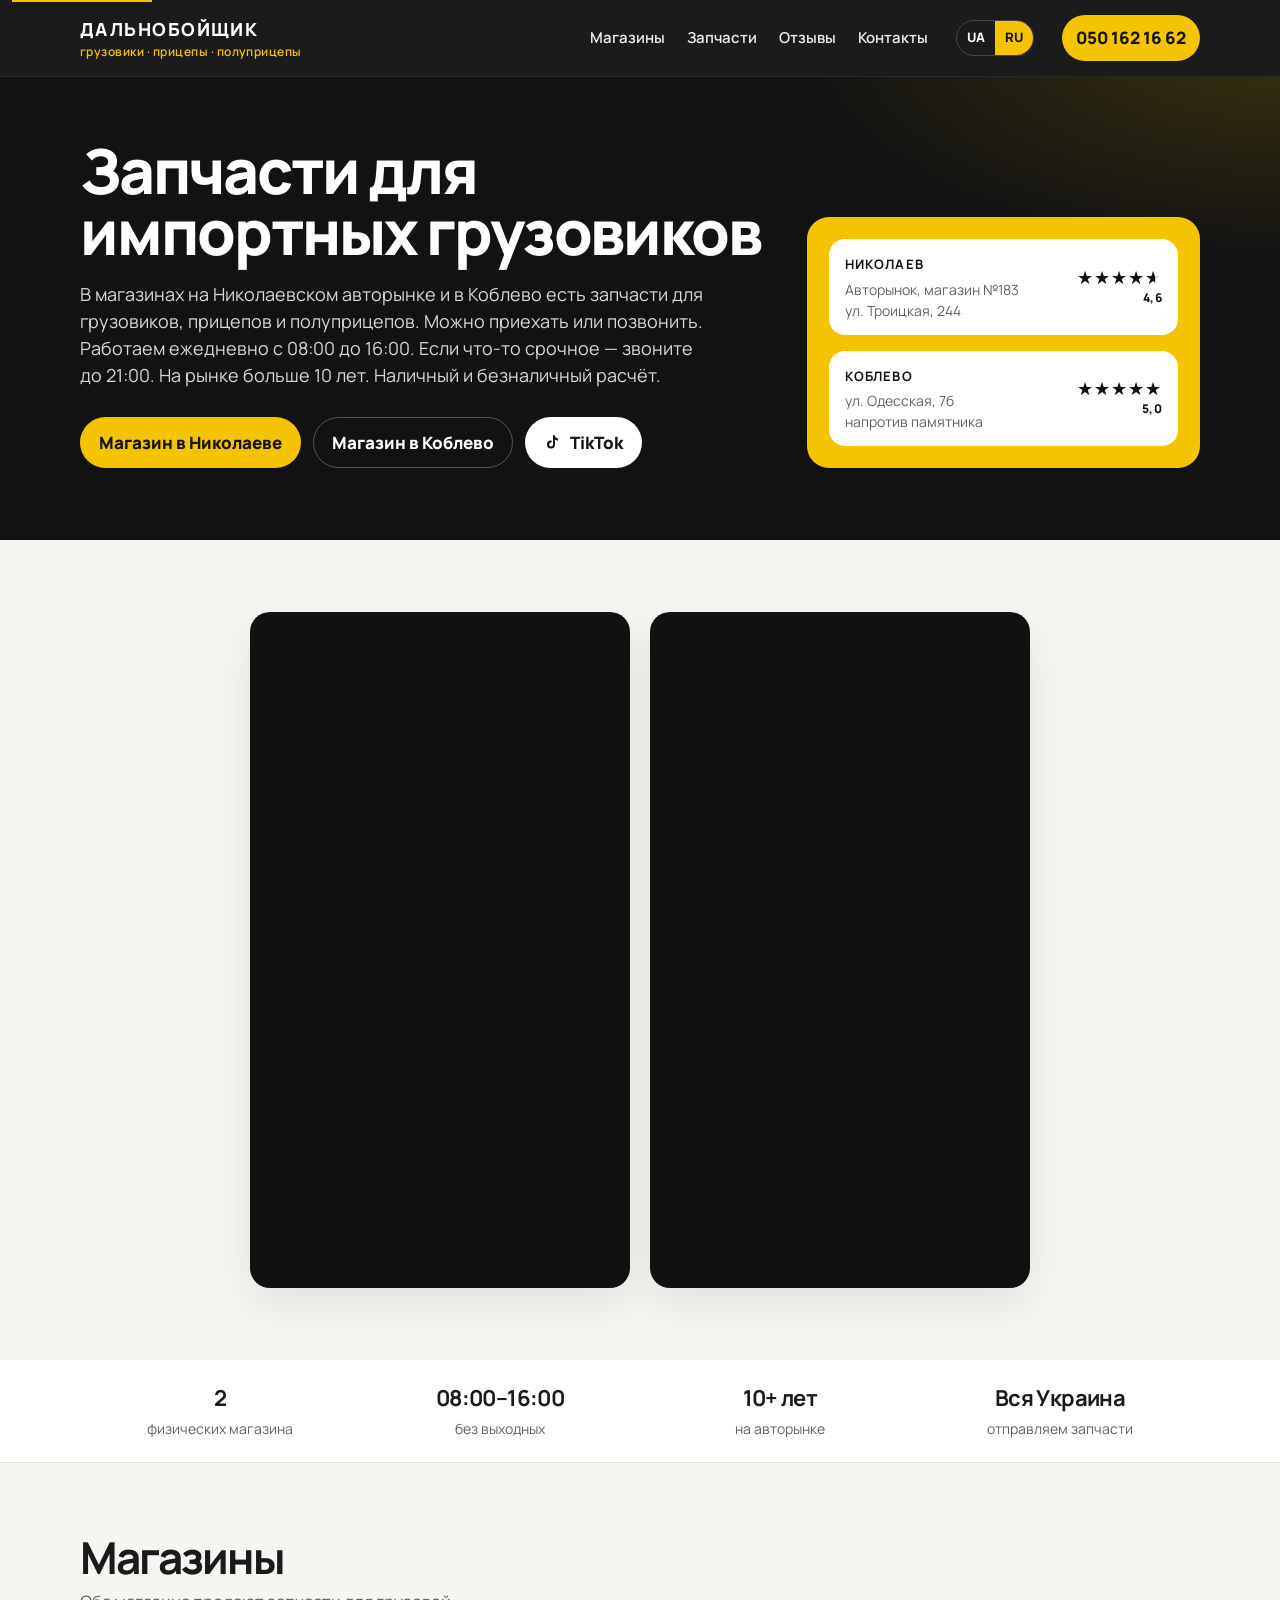
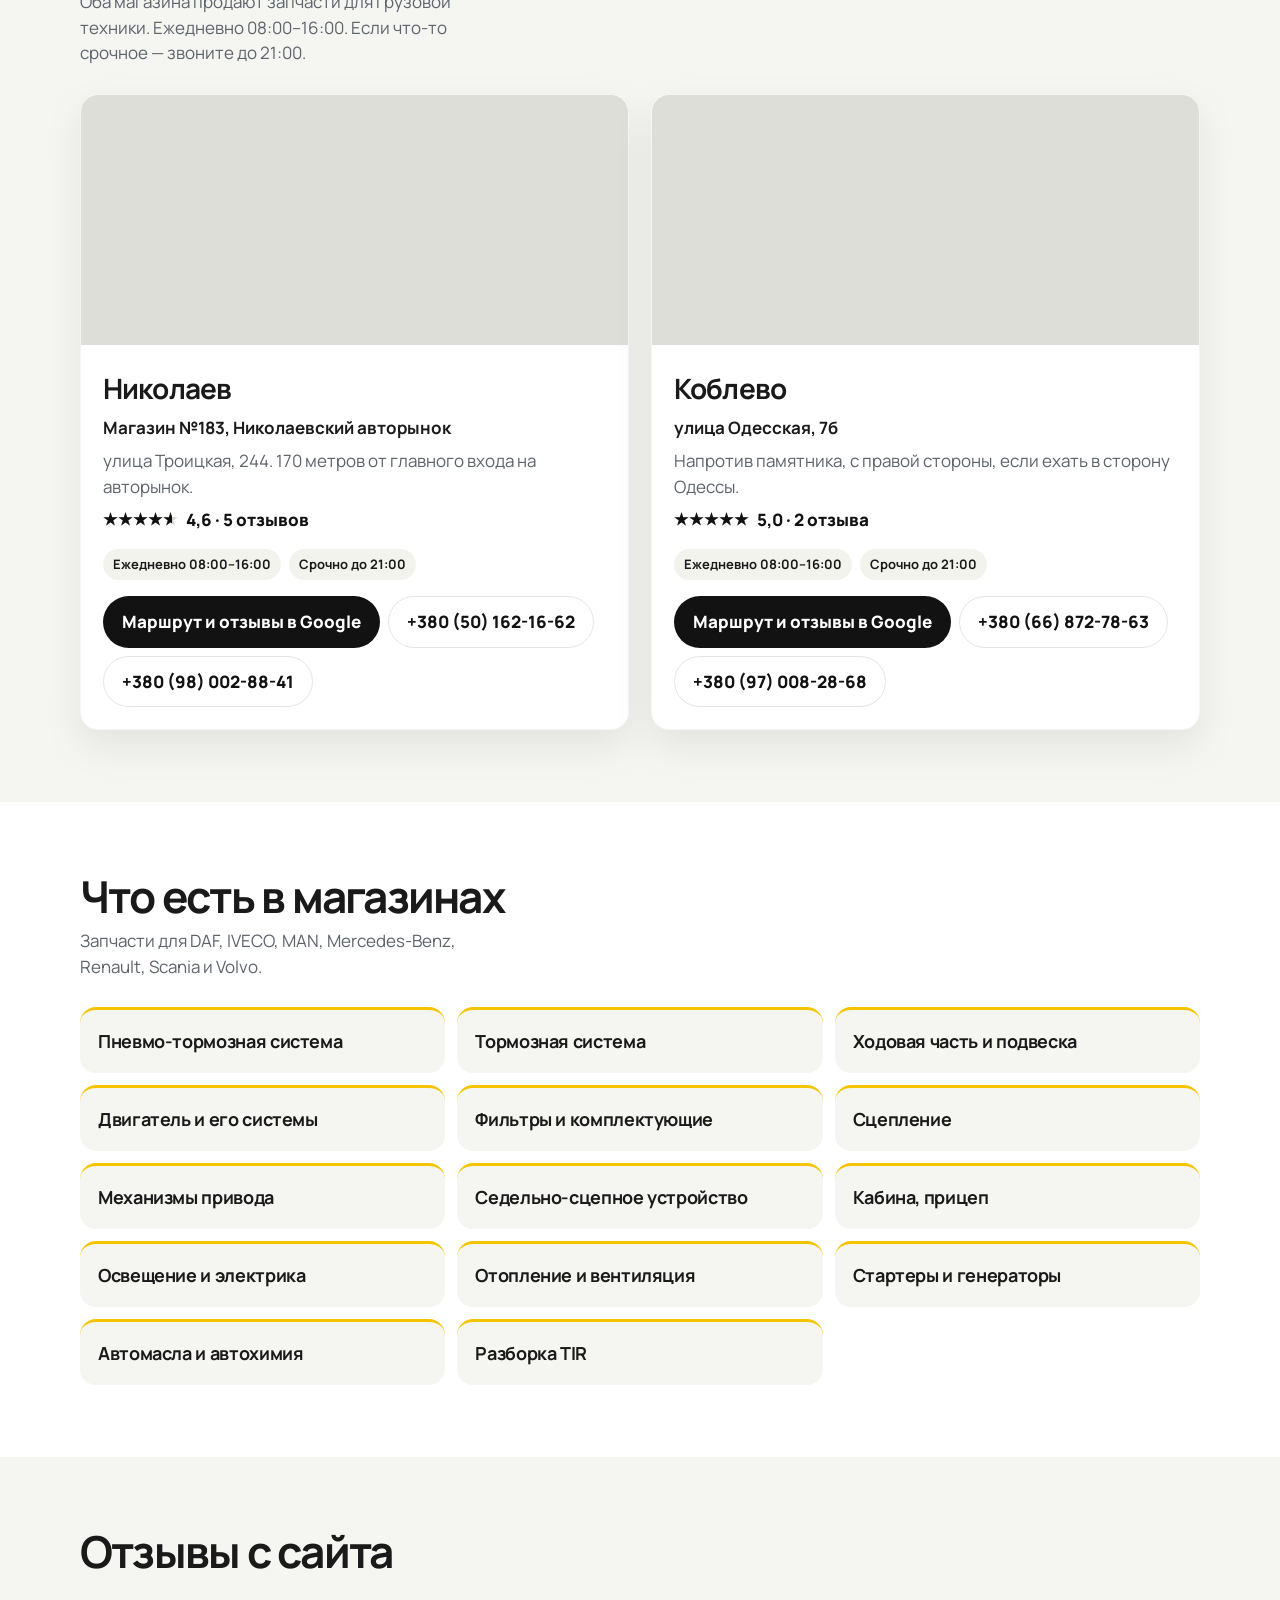
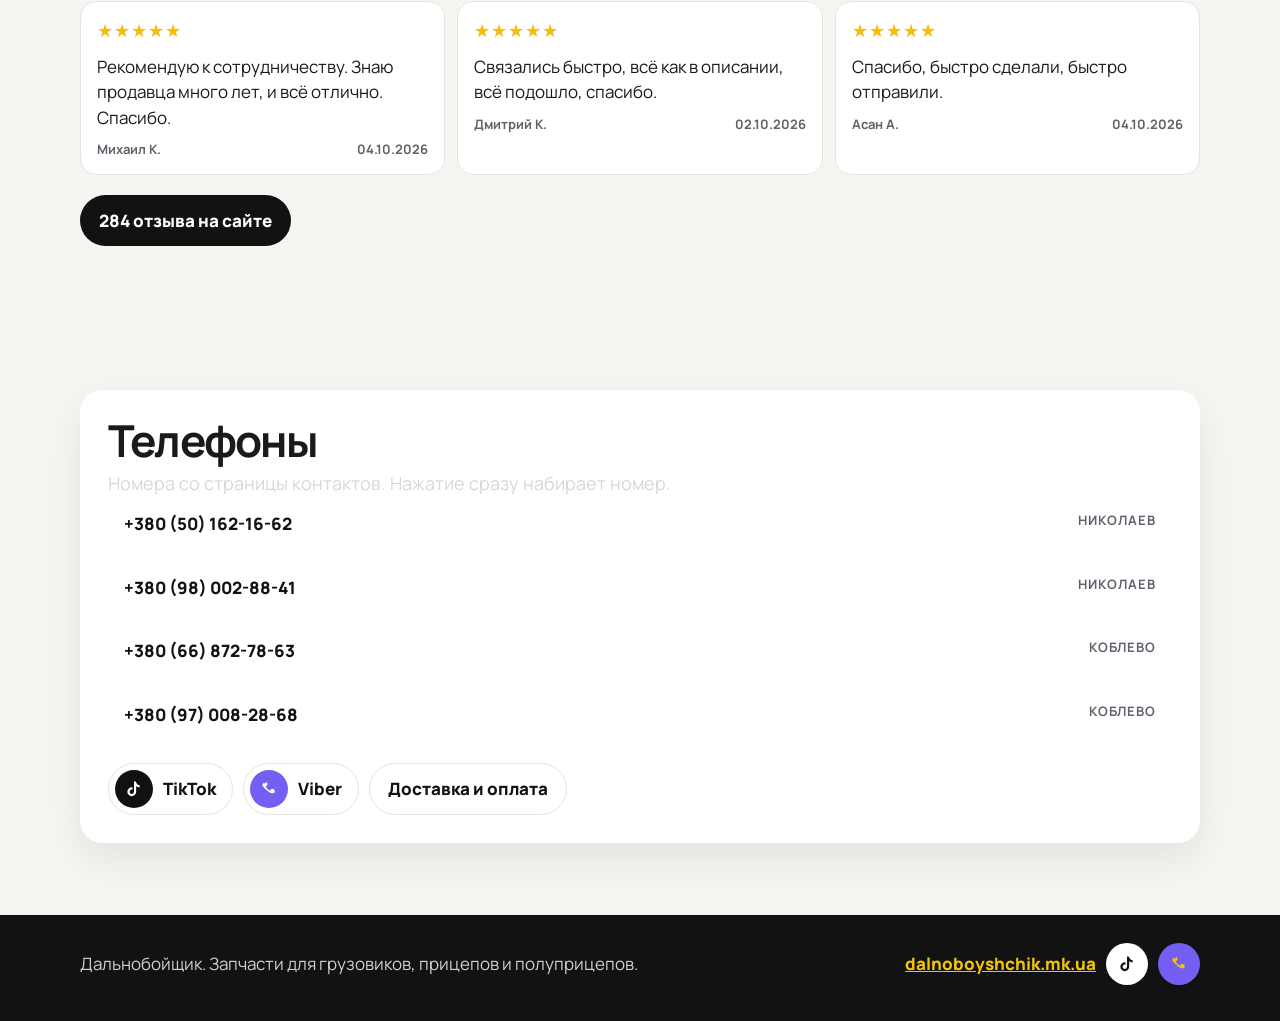
==== commit b4d06dac: "Keep only the Mykolaiv and Koblevo phone numbers and remove Telegram." ====
--- a/ru.html
+++ b/ru.html
@@ -30,7 +30,7 @@
         "@type": "AutoPartsStore",
         "name": "Дальнобойщик, магазин №183",
         "url": "https://dalnoboyshchik.mk.ua/",
-        "telephone": ["+380501621662", "+380980028841", "+380677949264", "+380992465376", "+380668727863"],
+        "telephone": ["+380501621662", "+380980028841"],
         "address": {
           "@type": "PostalAddress",
           "streetAddress": "улица Троицкая, 244, магазин №183",
@@ -40,14 +40,14 @@
         "openingHours": "Mo-Su 08:00-16:00",
         "geo": { "@type": "GeoCoordinates", "latitude": 46.9718499, "longitude": 32.0928093 },
         "hasMap": "https://www.google.com/maps/place/?q=place_id:ChIJUSF_uvjLxUAR7lhXJdgU2II",
-        "sameAs": ["https://www.tiktok.com/@dalnoboyshchik.mk.ua", "https://t.me/dalnoboyshchik_koblevo", "https://dalnoboyshchik.mk.ua/"],
+        "sameAs": ["https://www.tiktok.com/@dalnoboyshchik.mk.ua", "https://dalnoboyshchik.mk.ua/"],
         "aggregateRating": { "@type": "AggregateRating", "ratingValue": "4.6", "reviewCount": "5", "bestRating": "5" }
       },
       {
         "@type": "AutoPartsStore",
         "name": "Дальнобойщик, Коблево",
         "url": "https://dalnoboyshchik.mk.ua/",
-        "telephone": ["+380970082868", "+380501621662"],
+        "telephone": ["+380668727863", "+380970082868"],
         "address": {
           "@type": "PostalAddress",
           "streetAddress": "улица Одесская, 7б",
@@ -57,7 +57,7 @@
         "openingHours": "Mo-Su 08:00-16:00",
         "geo": { "@type": "GeoCoordinates", "latitude": 46.6677517, "longitude": 31.2050162 },
         "hasMap": "https://www.google.com/maps/place/?q=place_id:ChIJ6W89j8y3xUARgQgR9lSu39w",
-        "sameAs": ["https://www.tiktok.com/@dalnoboyshchik.mk.ua", "https://t.me/dalnoboyshchik_koblevo", "https://dalnoboyshchik.mk.ua/"],
+        "sameAs": ["https://www.tiktok.com/@dalnoboyshchik.mk.ua", "https://dalnoboyshchik.mk.ua/"],
         "aggregateRating": { "@type": "AggregateRating", "ratingValue": "5.0", "reviewCount": "2", "bestRating": "5" }
       }
     ]
@@ -160,7 +160,8 @@
               </div>
               <div class="store-actions">
                 <a class="btn btn-dark" href="https://www.google.com/maps/place/?q=place_id:ChIJUSF_uvjLxUAR7lhXJdgU2II">Маршрут и отзывы в Google</a>
-                <a class="btn btn-line" href="tel:+380501621662">050 162 16 62</a>
+                <a class="btn btn-line" href="tel:+380501621662">+380 (50) 162-16-62</a>
+                <a class="btn btn-line" href="tel:+380980028841">+380 (98) 002-88-41</a>
               </div>
             </div>
           </article>
@@ -183,7 +184,8 @@
               </div>
               <div class="store-actions">
                 <a class="btn btn-dark" href="https://www.google.com/maps/place/?q=place_id:ChIJ6W89j8y3xUARgQgR9lSu39w">Маршрут и отзывы в Google</a>
-                <a class="btn btn-line" href="tel:+380970082868">097 008 28 68</a>
+                <a class="btn btn-line" href="tel:+380668727863">+380 (66) 872-78-63</a>
+                <a class="btn btn-line" href="tel:+380970082868">+380 (97) 008-28-68</a>
               </div>
             </div>
           </article>
@@ -250,16 +252,13 @@
           <h2>Телефоны</h2>
           <p class="lede" style="margin-top:0">Номера со страницы контактов. Нажатие сразу набирает номер.</p>
           <div class="phone-list">
-            <a href="tel:+380501621662">050 162 16 62 <span class="who">ДМИТРО</span></a>
-            <a href="tel:+380980028841">098 002 88 41 <span class="who">ДМИТРО</span></a>
-            <a href="tel:+380677949264">067 794 92 64 <span class="who">ДМИТРО</span></a>
-            <a href="tel:+380992465376">099 246 53 76 <span class="who">ВОЛОДИМИР</span></a>
-            <a href="tel:+380668727863">066 872 78 63 <span class="who">ВОЛОДИМИР</span></a>
-            <a href="tel:+380970082868">097 008 28 68 <span class="who">КОБЛЕВО</span></a>
+            <a href="tel:+380501621662">+380 (50) 162-16-62 <span class="who">НИКОЛАЕВ</span></a>
+            <a href="tel:+380980028841">+380 (98) 002-88-41 <span class="who">НИКОЛАЕВ</span></a>
+            <a href="tel:+380668727863">+380 (66) 872-78-63 <span class="who">КОБЛЕВО</span></a>
+            <a href="tel:+380970082868">+380 (97) 008-28-68 <span class="who">КОБЛЕВО</span></a>
           </div>
           <div class="socials">
             <a class="social" href="https://www.tiktok.com/@dalnoboyshchik.mk.ua"><span class="mark tt"><svg class="ico" aria-hidden="true"><use href="icons.svg#tt"/></svg></span>TikTok</a>
-            <a class="social" href="https://t.me/dalnoboyshchik_koblevo"><span class="mark tg"><svg class="ico" aria-hidden="true"><use href="icons.svg#tg"/></svg></span>Telegram</a>
             <a class="social" href="viber://chat?number=%2B380501621662"><span class="mark vb"><svg class="ico" aria-hidden="true"><use href="icons.svg#vb"/></svg></span>Viber</a>
             <a class="btn btn-line" href="https://dalnoboyshchik.mk.ua/delivery_info">Доставка и оплата</a>
           </div>
@@ -273,7 +272,6 @@
       <p>Дальнобойщик. Запчасти для грузовиков, прицепов и полуприцепов.</p>
       <p class="footer-links"><a href="https://dalnoboyshchik.mk.ua/">dalnoboyshchik.mk.ua</a>
         <a class="mark tt" href="https://www.tiktok.com/@dalnoboyshchik.mk.ua" aria-label="TikTok"><svg class="ico" aria-hidden="true"><use href="icons.svg#tt"/></svg></a>
-        <a class="mark tg" href="https://t.me/dalnoboyshchik_koblevo" aria-label="Telegram"><svg class="ico" aria-hidden="true"><use href="icons.svg#tg"/></svg></a>
         <a class="mark vb" href="viber://chat?number=%2B380501621662" aria-label="Viber"><svg class="ico" aria-hidden="true"><use href="icons.svg#vb"/></svg></a>
       </p>
     </div>
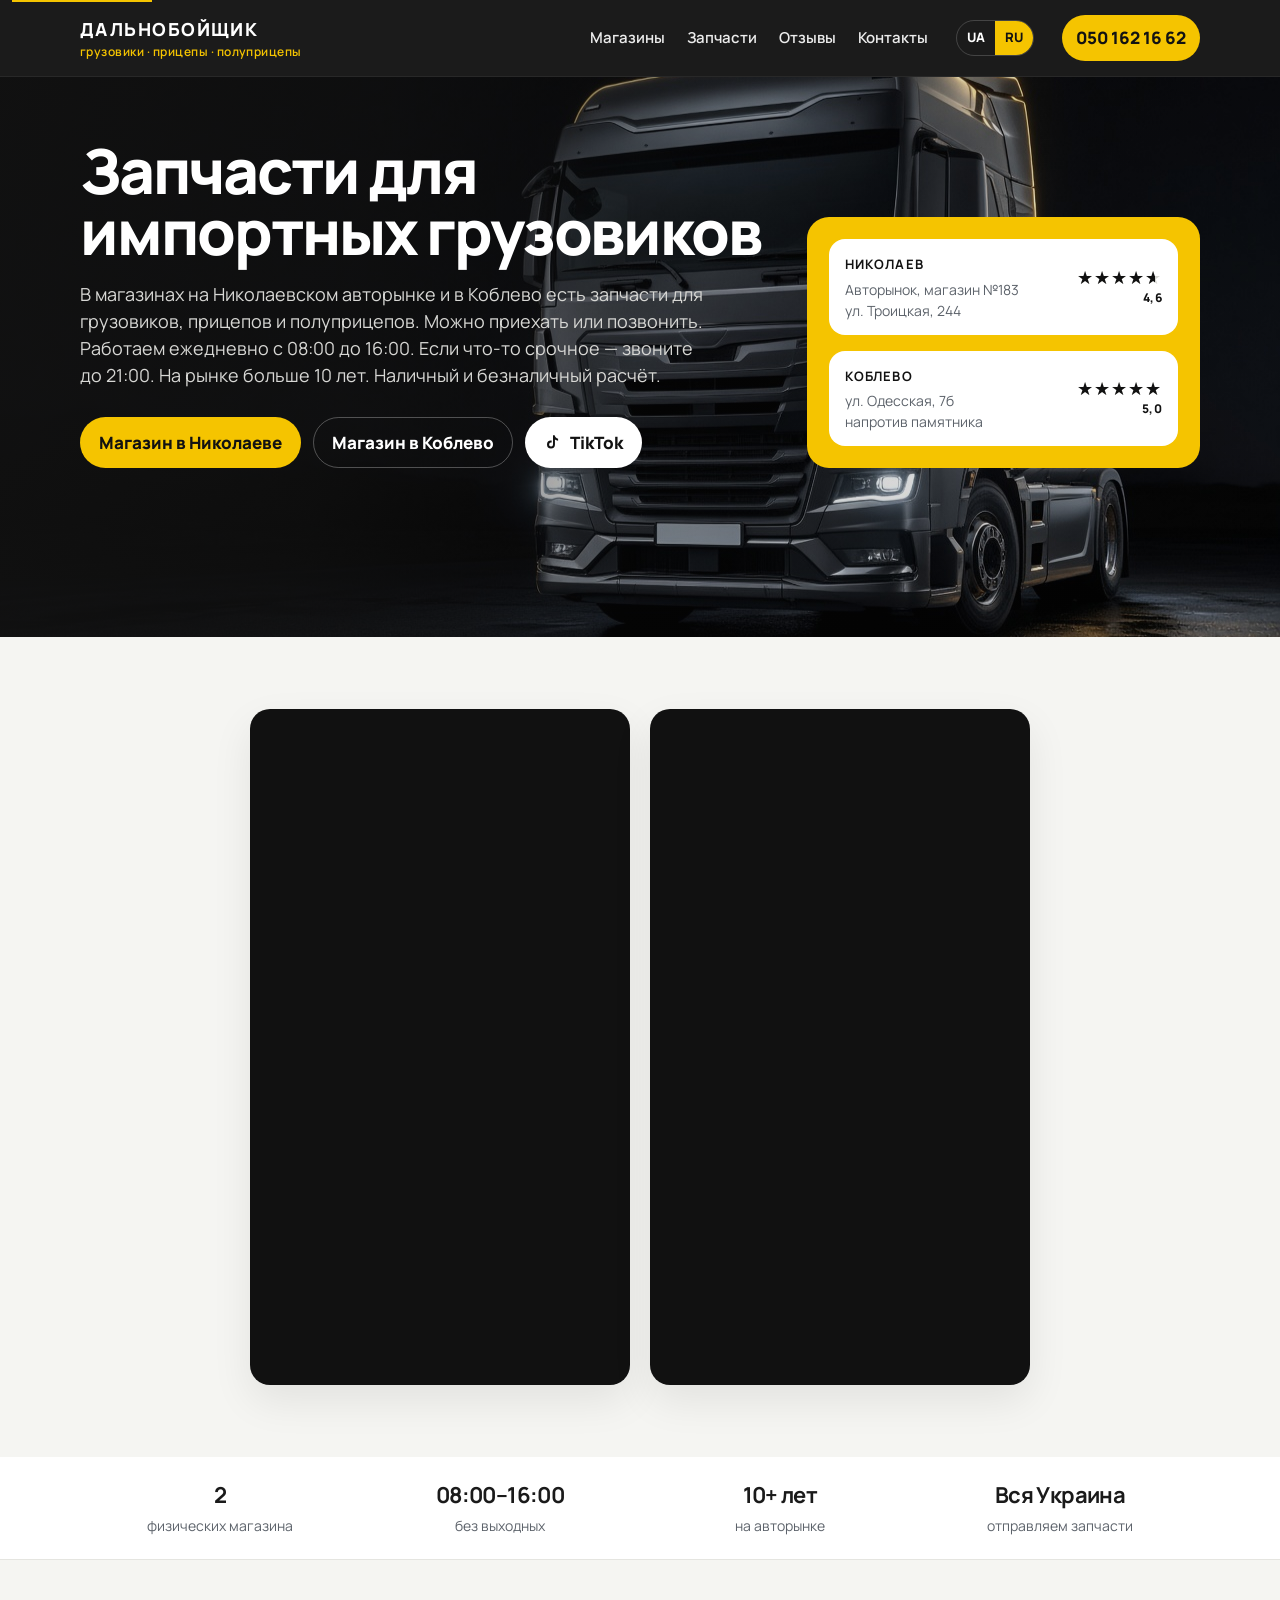
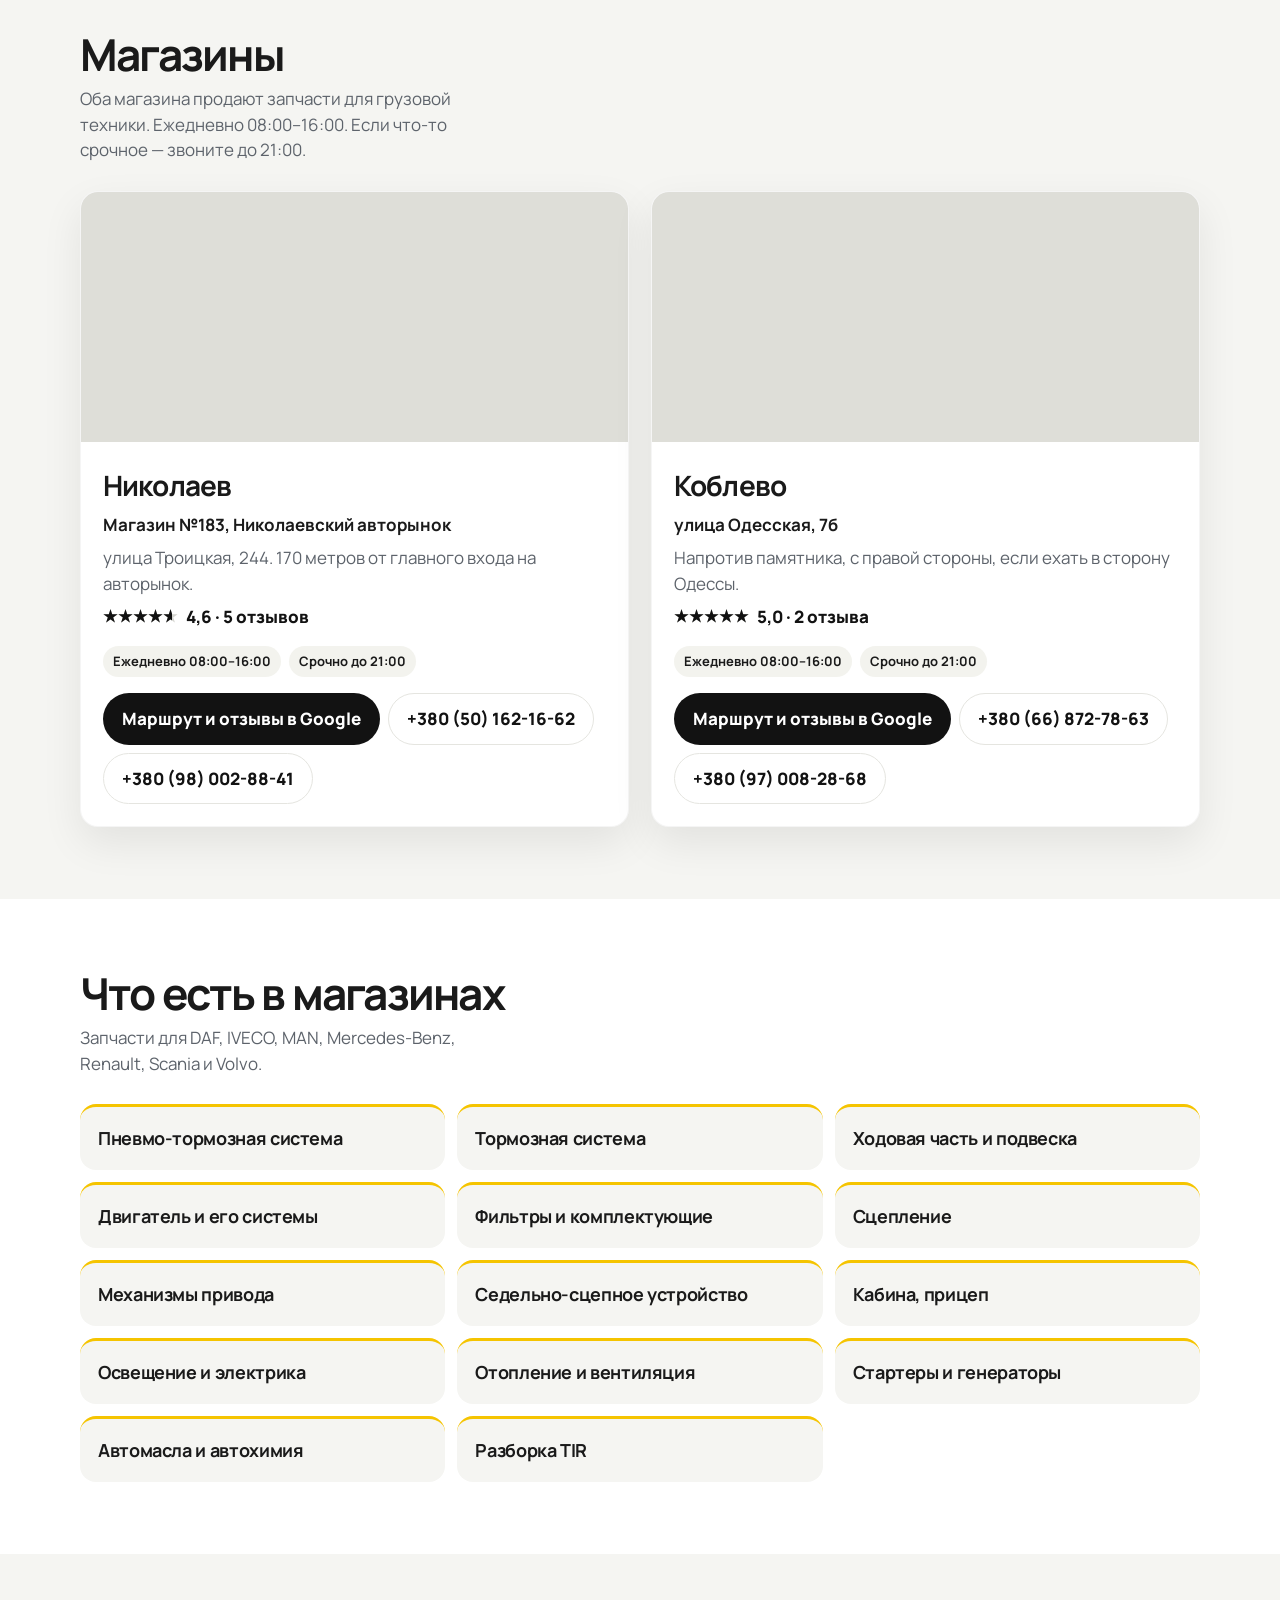
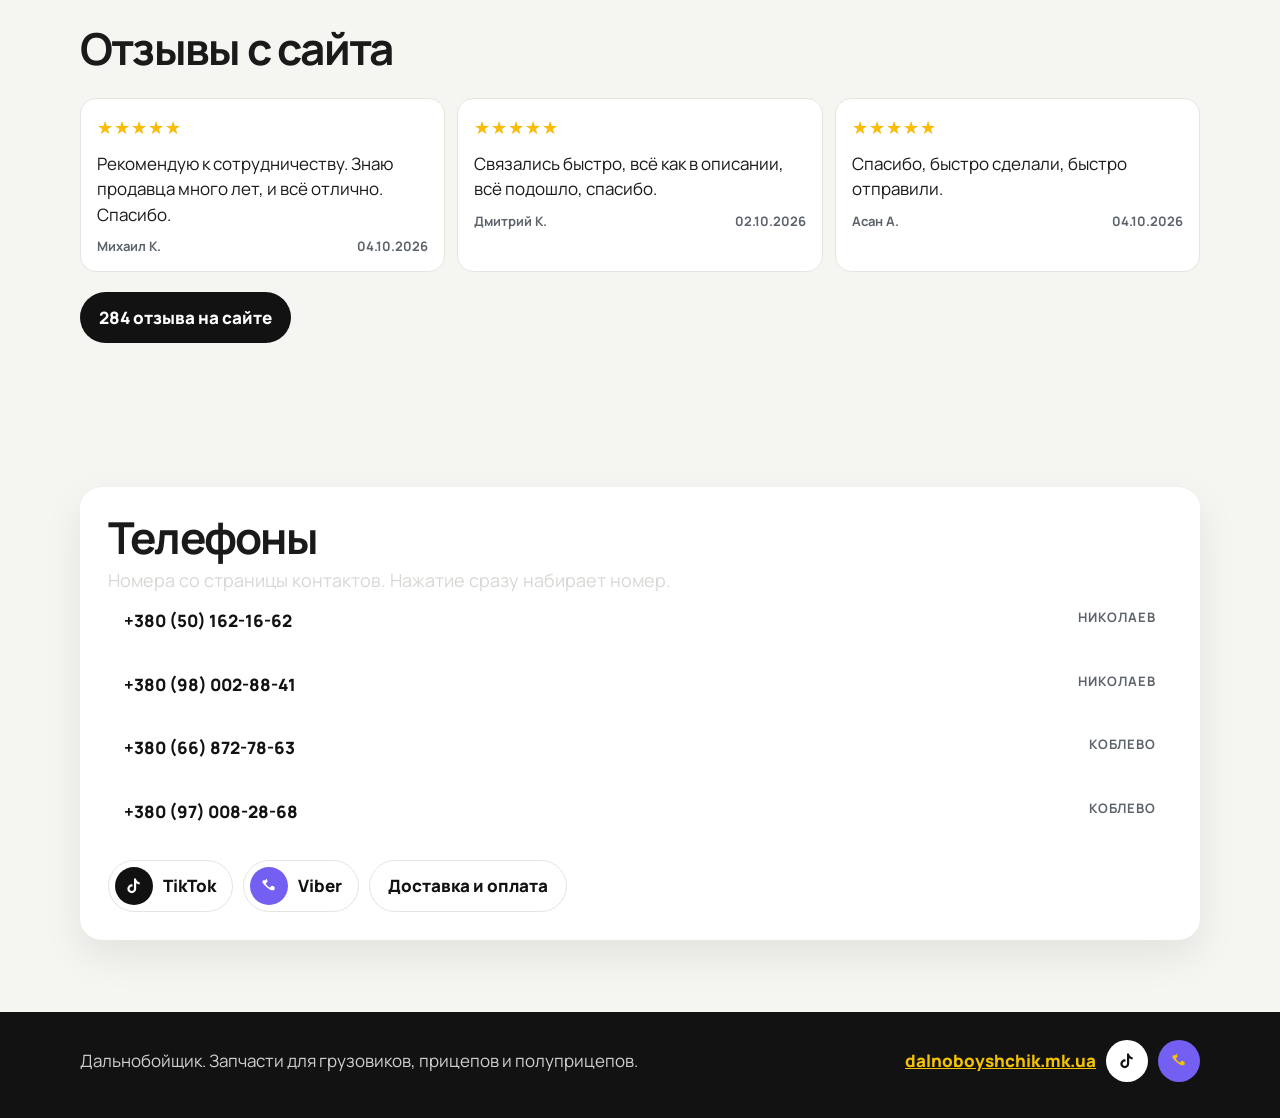
==== commit e2d23440: "Put a truck photo behind the first screen so the shop reads as a truck-parts store." ====
--- a/ru.html
+++ b/ru.html
@@ -21,7 +21,7 @@
   <link rel="preconnect" href="https://fonts.googleapis.com">
   <link rel="preconnect" href="https://fonts.gstatic.com" crossorigin>
   <link href="https://fonts.googleapis.com/css2?family=Manrope:wght@500;700;800&display=swap" rel="stylesheet">
-  <link rel="stylesheet" href="css/styles.css">
+  <link rel="stylesheet" href="css/styles.css?v=5">
   <script type="application/ld+json">
   {
     "@context": "https://schema.org",
--- a/css/styles.css
+++ b/css/styles.css
@@ -115,11 +115,14 @@
 .header-call:hover { background: #ffd84a; }
 
 .hero {
+  position: relative;
+  isolation: isolate;
   background:
-    radial-gradient(900px 420px at 100% -10%, rgba(245, 196, 0, 0.18), transparent 55%),
-    var(--ink);
+    linear-gradient(100deg, rgba(18, 18, 18, 0.9) 0%, rgba(18, 18, 18, 0.72) 28%, rgba(18, 18, 18, 0.22) 52%, rgba(18, 18, 18, 0.08) 100%),
+    url("../img/truck-hero.jpg") 72% 42% / cover no-repeat;
   color: #fff;
-  padding: 64px 0 72px;
+  padding: 64px 0 56px;
+  min-height: 560px;
 }
 .hero-grid {
   display: grid;
@@ -497,7 +500,13 @@
   }
   .tiktok-frame { width: min(100%, 420px); justify-self: center; }
   .facts { grid-template-columns: 1fr 1fr; }
-  .hero { padding-top: 36px; }
+  .hero {
+    min-height: 0;
+    padding-top: 36px;
+    background:
+      linear-gradient(180deg, rgba(18, 18, 18, 0.82) 0%, rgba(18, 18, 18, 0.62) 100%),
+      url("../img/truck-hero.jpg") 68% 40% / cover no-repeat;
+  }
   section { padding: 52px 0; }
 }
 
